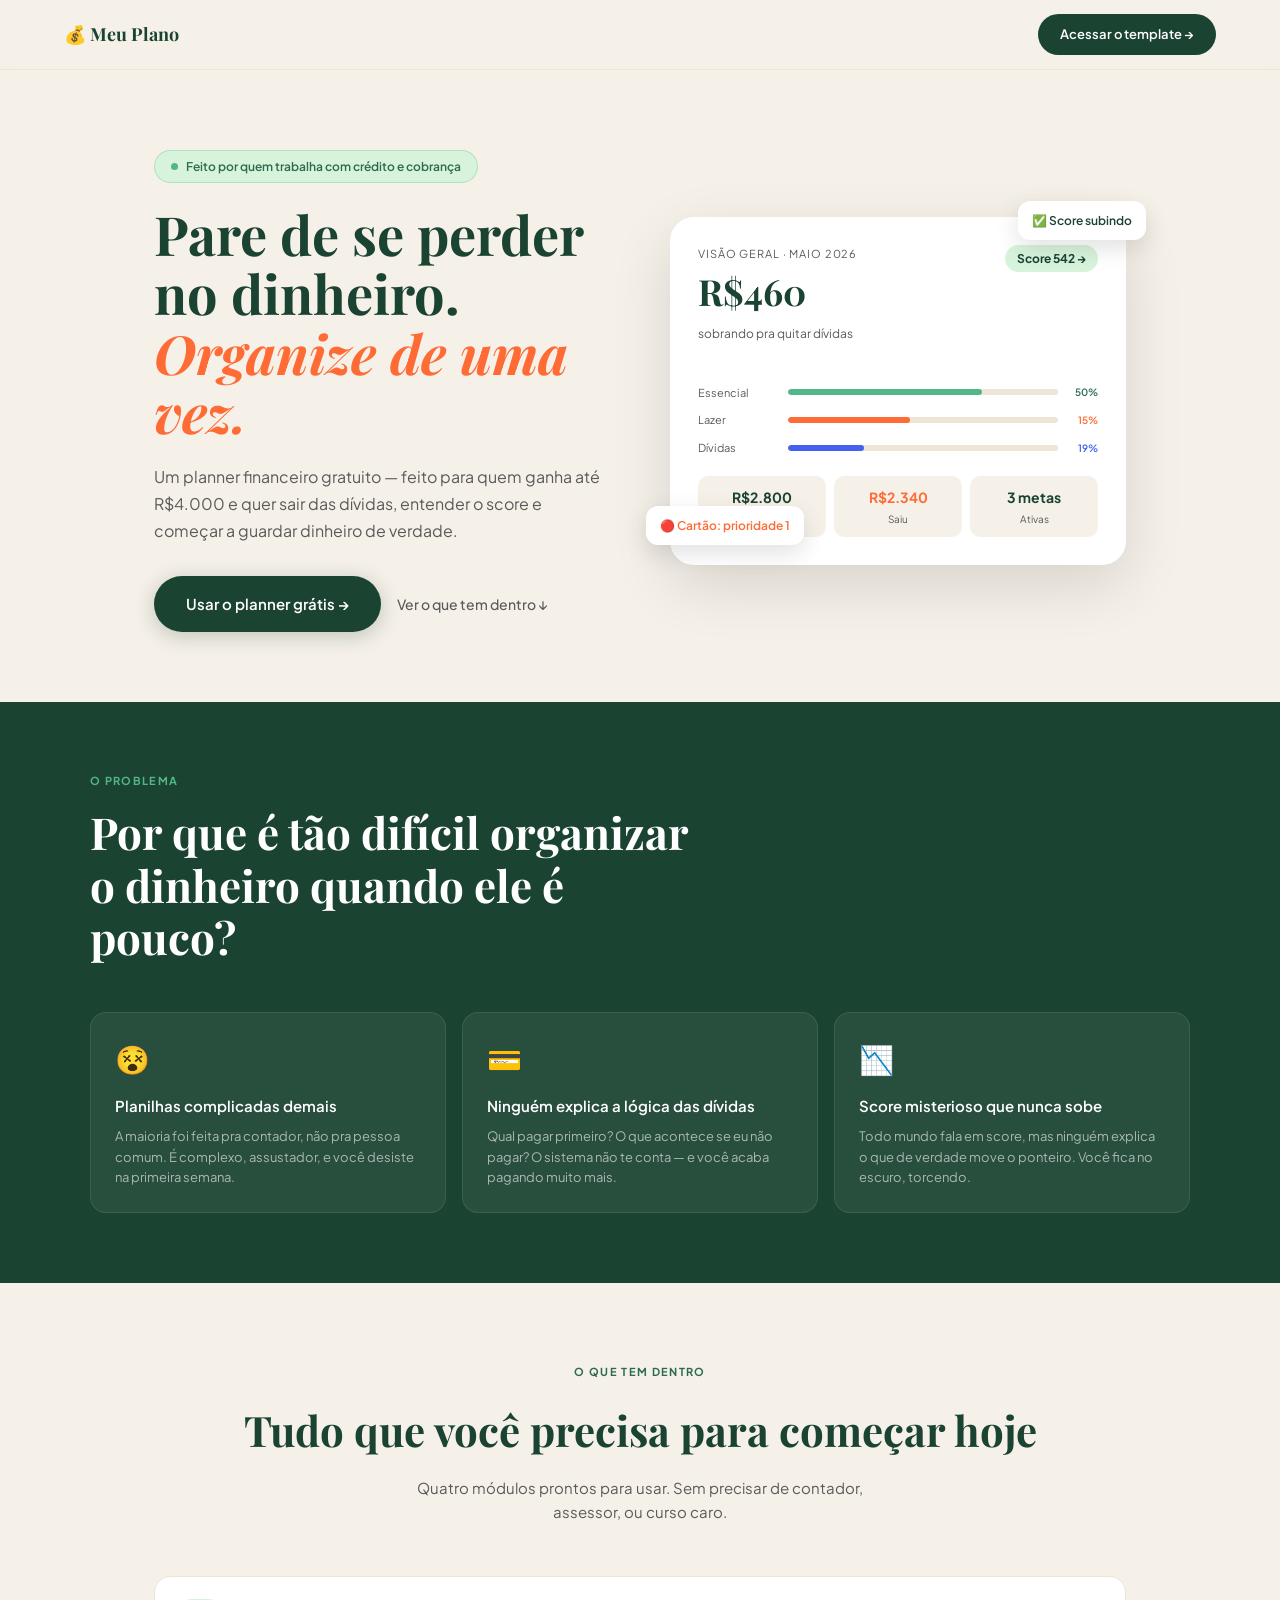
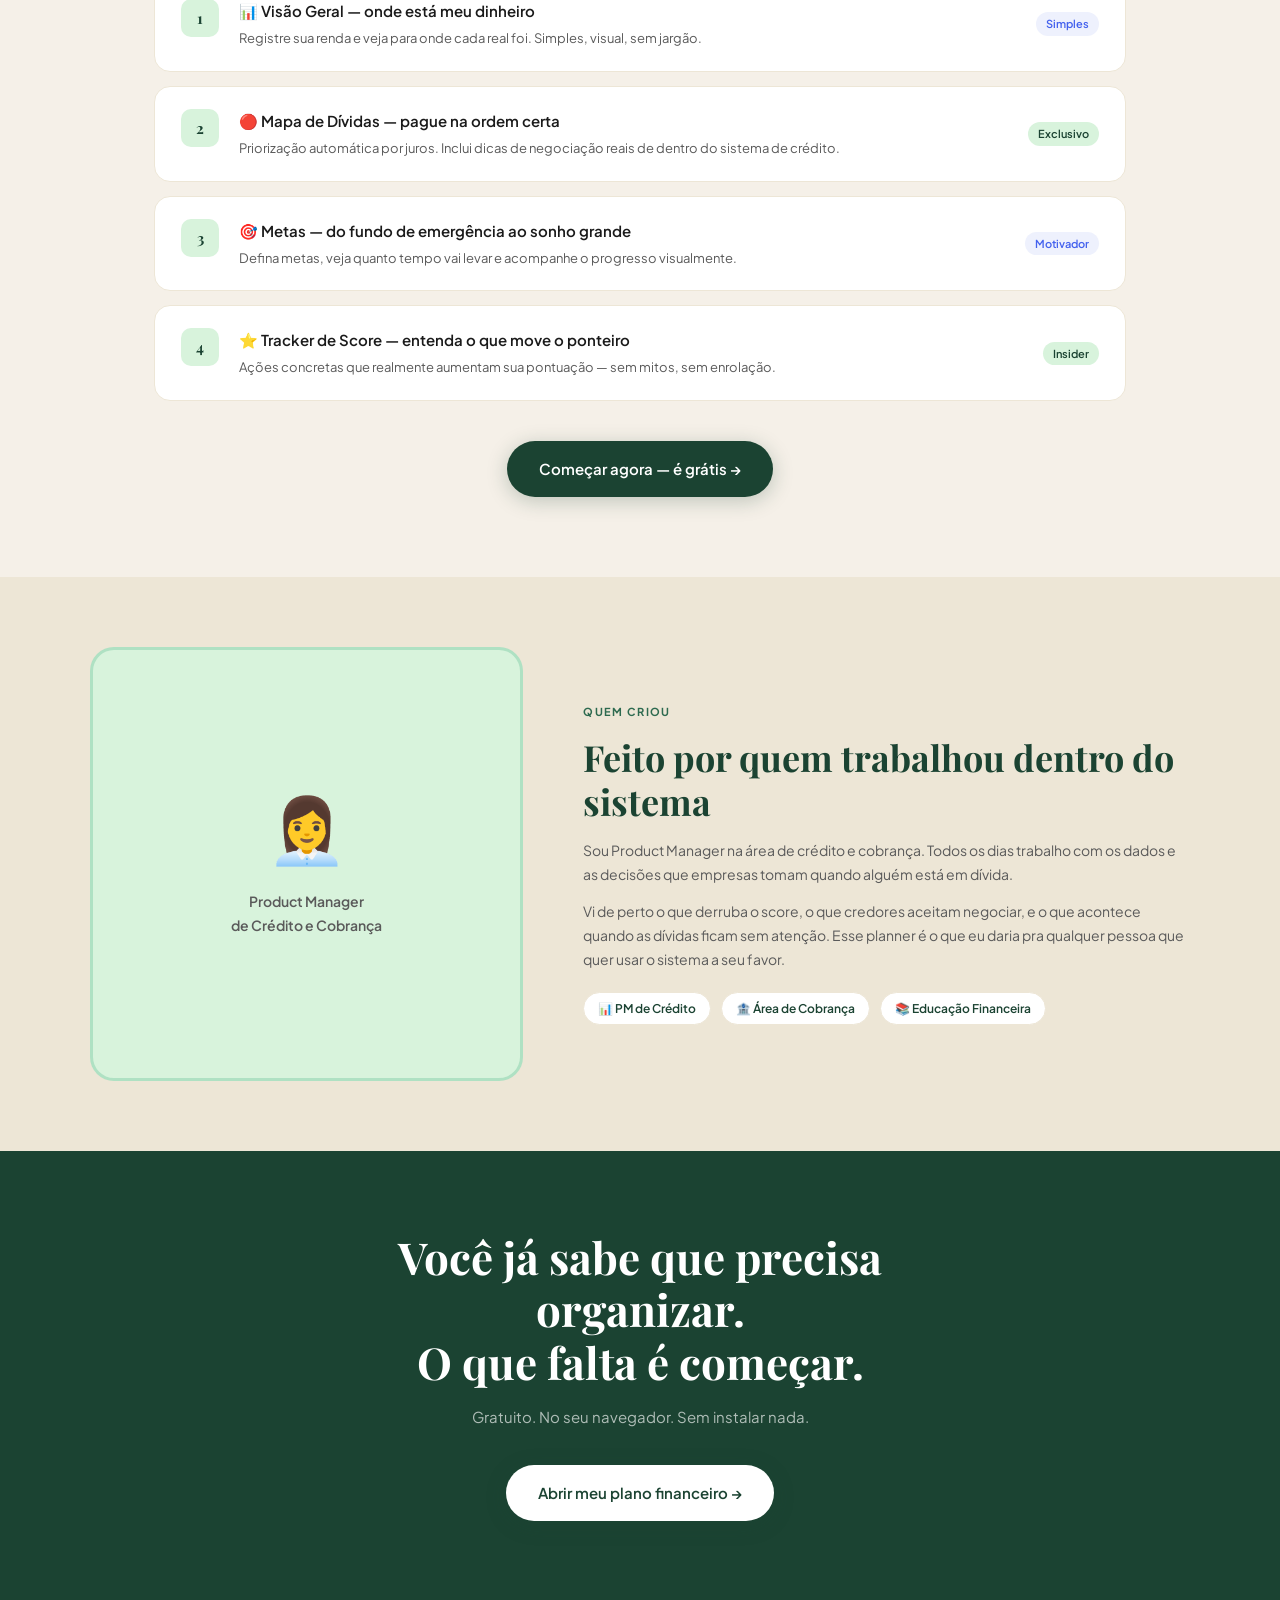
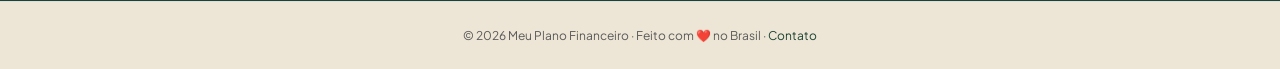
==== index.html @ 9da80cf4 "primeiro commit" ====
<!DOCTYPE html>
<html lang="pt-BR">
<head>
<meta charset="UTF-8">
<meta name="viewport" content="width=device-width, initial-scale=1.0">
<title>Meu Plano Financeiro — Saia das Dívidas de Vez</title>
<link rel="stylesheet" href="css/style.css">
<link href="https://fonts.googleapis.com/css2?family=Playfair+Display:ital,wght@0,700;0,900;1,700&family=Plus+Jakarta+Sans:wght@400;500;600&display=swap" rel="stylesheet">
</head>
<body>

<nav>
  <div class="nav-logo">💰 Meu Plano</div>
  <a href="pages/app.html" class="nav-cta">Acessar o template →</a>
</nav>

<!-- HERO -->
<section class="hero">
  <div class="hero-content">
    <div class="hero-badge">
      <div class="badge-dot"></div>
      Feito por quem trabalha com crédito e cobrança
    </div>
    <h1>Pare de se perder no dinheiro. <em>Organize de uma vez.</em></h1>
    <p>Um planner financeiro gratuito — feito para quem ganha até R$4.000 e quer sair das dívidas, entender o score e começar a guardar dinheiro de verdade.</p>
    <div class="hero-actions">
      <a href="pages/app.html" class="btn-primary">Usar o planner grátis →</a>
      <a href="#dentro" class="btn-secondary">Ver o que tem dentro ↓</a>
    </div>
  </div>
  <div class="hero-visual">
    <div class="floating-tag tag-1">✅ Score subindo</div>
    <div class="mock-card">
      <div class="mock-card-header">
        <div>
          <div class="mock-label">Visão geral · Maio 2026</div>
          <div class="mock-amount">R$460</div>
          <div class="mock-sub">sobrando pra quitar dívidas</div>
        </div>
        <div class="mock-score">Score 542 →</div>
      </div>
      <div class="mock-bars">
        <div class="mock-bar-row">
          <div class="mock-bar-label">Essencial</div>
          <div class="mock-bar-track"><div class="mock-bar-fill fill-green"></div></div>
          <div class="mock-bar-pct green">50%</div>
        </div>
        <div class="mock-bar-row">
          <div class="mock-bar-label">Lazer</div>
          <div class="mock-bar-track"><div class="mock-bar-fill fill-orange"></div></div>
          <div class="mock-bar-pct orange">15%</div>
        </div>
        <div class="mock-bar-row">
          <div class="mock-bar-label">Dívidas</div>
          <div class="mock-bar-track"><div class="mock-bar-fill fill-blue"></div></div>
          <div class="mock-bar-pct blue">19%</div>
        </div>
      </div>
      <div class="mock-pill-row">
        <div class="mock-pill"><div class="mock-pill-val green">R$2.800</div><div class="mock-pill-key">Entrou</div></div>
        <div class="mock-pill"><div class="mock-pill-val red">R$2.340</div><div class="mock-pill-key">Saiu</div></div>
        <div class="mock-pill"><div class="mock-pill-val green">3 metas</div><div class="mock-pill-key">Ativas</div></div>
      </div>
    </div>
    <div class="floating-tag tag-2">🔴 Cartão: prioridade 1</div>
  </div>
</section>

<!-- PROBLEM -->
<section class="problem">
  <div class="problem-inner">
    <div class="section-label">O problema</div>
    <h2>Por que é tão difícil organizar o dinheiro quando ele é pouco?</h2>
    <div class="problem-grid">
      <div class="problem-card reveal">
        <div class="problem-icon">😵</div>
        <h3>Planilhas complicadas demais</h3>
        <p>A maioria foi feita pra contador, não pra pessoa comum. É complexo, assustador, e você desiste na primeira semana.</p>
      </div>
      <div class="problem-card reveal">
        <div class="problem-icon">💳</div>
        <h3>Ninguém explica a lógica das dívidas</h3>
        <p>Qual pagar primeiro? O que acontece se eu não pagar? O sistema não te conta — e você acaba pagando muito mais.</p>
      </div>
      <div class="problem-card reveal">
        <div class="problem-icon">📉</div>
        <h3>Score misterioso que nunca sobe</h3>
        <p>Todo mundo fala em score, mas ninguém explica o que de verdade move o ponteiro. Você fica no escuro, torcendo.</p>
      </div>
    </div>
  </div>
</section>

<!-- WHAT'S INSIDE -->
<section class="inside" id="dentro">
  <div class="inside-header reveal">
    <div class="section-label dark">O que tem dentro</div>
    <h2>Tudo que você precisa para começar hoje</h2>
    <p>Quatro módulos prontos para usar. Sem precisar de contador, assessor, ou curso caro.</p>
  </div>
  <div class="modules">
    <div class="module reveal"><div class="module-num">1</div><div class="module-body"><div class="module-title">📊 Visão Geral — onde está meu dinheiro</div><div class="module-desc">Registre sua renda e veja para onde cada real foi. Simples, visual, sem jargão.</div></div><span class="module-tag tag-free">Simples</span></div>
    <div class="module reveal"><div class="module-num">2</div><div class="module-body"><div class="module-title">🔴 Mapa de Dívidas — pague na ordem certa</div><div class="module-desc">Priorização automática por juros. Inclui dicas de negociação reais de dentro do sistema de crédito.</div></div><span class="module-tag tag-insider">Exclusivo</span></div>
    <div class="module reveal"><div class="module-num">3</div><div class="module-body"><div class="module-title">🎯 Metas — do fundo de emergência ao sonho grande</div><div class="module-desc">Defina metas, veja quanto tempo vai levar e acompanhe o progresso visualmente.</div></div><span class="module-tag tag-free">Motivador</span></div>
    <div class="module reveal"><div class="module-num">4</div><div class="module-body"><div class="module-title">⭐ Tracker de Score — entenda o que move o ponteiro</div><div class="module-desc">Ações concretas que realmente aumentam sua pontuação — sem mitos, sem enrolação.</div></div><span class="module-tag tag-insider">Insider</span></div>
  </div>
  <div style="text-align:center; margin-top:40px;">
    <a href="pages/app.html" class="btn-primary">Começar agora — é grátis →</a>
  </div>
</section>

<!-- ABOUT -->
<section class="about">
  <div class="about-inner">
    <div class="about-avatar reveal">
      <div style="font-size:64px">👩‍💼</div>
      <p>Product Manager<br>de Crédito e Cobrança</p>
    </div>
    <div class="reveal">
      <div class="section-label dark">Quem criou</div>
      <h2>Feito por quem trabalhou dentro do sistema</h2>
      <p>Sou Product Manager na área de crédito e cobrança. Todos os dias trabalho com os dados e as decisões que empresas tomam quando alguém está em dívida.</p>
      <p>Vi de perto o que derruba o score, o que credores aceitam negociar, e o que acontece quando as dívidas ficam sem atenção. Esse planner é o que eu daria pra qualquer pessoa que quer usar o sistema a seu favor.</p>
      <div class="credential-row">
        <div class="credential">📊 PM de Crédito</div>
        <div class="credential">🏦 Área de Cobrança</div>
        <div class="credential">📚 Educação Financeira</div>
      </div>
    </div>
  </div>
</section>

<!-- FINAL CTA -->
<section class="final-cta">
  <h2 class="reveal">Você já sabe que precisa organizar.<br>O que falta é começar.</h2>
  <p class="reveal">Gratuito. No seu navegador. Sem instalar nada.</p>
  <a href="pages/app.html" class="btn-primary reveal">Abrir meu plano financeiro →</a>
</section>

<footer>
  <p>© 2026 Meu Plano Financeiro · Feito com ❤️ no Brasil · <a href="#">Contato</a></p>
</footer>

<script src="js/main.js"></script>
</body>
</html>
---- css/style.css ----
/* ============================================
   MEU PLANO FINANCEIRO — Main Stylesheet
   ============================================ */

:root {
  --cream: #F5F0E8;
  --cream-dark: #EDE6D6;
  --green: #1B4332;
  --green-mid: #2D6A4F;
  --green-light: #52B788;
  --green-glow: #D8F3DC;
  --accent: #FF6B35;
  --accent-light: #FFF0EA;
  --text: #1A1A1A;
  --text-2: #5A5A5A;
  --white: #FFFFFF;
  --serif: 'Playfair Display', Georgia, serif;
  --sans: 'Plus Jakarta Sans', sans-serif;
  --radius: 16px;
  --radius-lg: 24px;
  --shadow: 0 4px 20px rgba(0,0,0,0.08);
  --shadow-lg: 0 20px 60px rgba(0,0,0,0.12);
}

/* ---- RESET ---- */
*, *::before, *::after { box-sizing: border-box; margin: 0; padding: 0; }
html { scroll-behavior: smooth; }
body {
  font-family: var(--sans);
  background: var(--cream);
  color: var(--text);
  overflow-x: hidden;
  line-height: 1.6;
}

/* ---- NAV ---- */
nav {
  position: sticky; top: 0; z-index: 100;
  background: rgba(245,240,232,0.92);
  backdrop-filter: blur(12px);
  border-bottom: 1px solid var(--cream-dark);
  padding: 14px 5%;
  display: flex; align-items: center; justify-content: space-between;
}
.nav-logo { font-family: var(--serif); font-size: 18px; color: var(--green); font-weight: 700; text-decoration: none; }
.nav-cta {
  background: var(--green); color: var(--white);
  padding: 10px 22px; border-radius: 30px;
  font-size: 13px; font-weight: 600; text-decoration: none;
  transition: background 0.2s, transform 0.15s;
}
.nav-cta:hover { background: var(--green-mid); transform: translateY(-1px); }

/* ---- BUTTONS ---- */
.btn-primary {
  background: var(--green); color: var(--white);
  padding: 16px 32px; border-radius: 50px;
  font-size: 15px; font-weight: 600; text-decoration: none;
  display: inline-flex; align-items: center; gap: 8px;
  transition: all 0.2s;
  box-shadow: 0 4px 20px rgba(27,67,50,0.25);
}
.btn-primary:hover { background: var(--green-mid); transform: translateY(-2px); box-shadow: 0 8px 28px rgba(27,67,50,0.3); }
.btn-secondary { color: var(--text-2); font-size: 14px; font-weight: 500; text-decoration: none; display: inline-flex; align-items: center; gap: 6px; }
.btn-secondary:hover { color: var(--green); }

/* ---- HERO ---- */
.hero {
  padding: 80px 5% 70px;
  max-width: 1100px; margin: 0 auto;
  display: grid; grid-template-columns: 1fr 1fr;
  gap: 60px; align-items: center;
}
.hero-badge {
  display: inline-flex; align-items: center; gap: 8px;
  background: var(--green-glow); color: var(--green-mid);
  border-radius: 30px; padding: 6px 16px;
  font-size: 12px; font-weight: 600; margin-bottom: 22px;
  border: 1px solid rgba(82,183,136,0.3);
}
.badge-dot {
  width: 7px; height: 7px; background: var(--green-light);
  border-radius: 50%; animation: pulse 2s infinite;
}
@keyframes pulse { 0%,100%{opacity:1;transform:scale(1)} 50%{opacity:0.5;transform:scale(0.8)} }
.hero h1 { font-family: var(--serif); font-size: clamp(36px,5vw,54px); line-height: 1.1; color: var(--green); margin-bottom: 20px; }
.hero h1 em { font-style: italic; color: var(--accent); }
.hero p { font-size: 16px; line-height: 1.7; color: var(--text-2); margin-bottom: 32px; }
.hero-actions { display: flex; align-items: center; gap: 16px; flex-wrap: wrap; }

/* Hero mock card */
.hero-visual { position: relative; }
.mock-card {
  background: var(--white); border-radius: var(--radius-lg);
  padding: 28px; box-shadow: var(--shadow-lg);
  animation: floatCard 4s ease-in-out infinite;
}
@keyframes floatCard { 0%,100%{transform:translateY(0) rotate(-0.5deg)} 50%{transform:translateY(-10px) rotate(0.5deg)} }
.mock-card-header { display: flex; justify-content: space-between; align-items: flex-start; margin-bottom: 20px; }
.mock-label { font-size: 11px; color: var(--text-2); text-transform: uppercase; letter-spacing: 0.08em; }
.mock-score { background: var(--green-glow); color: var(--green); font-size: 12px; font-weight: 700; padding: 4px 12px; border-radius: 20px; }
.mock-amount { font-family: var(--serif); font-size: 36px; color: var(--green); font-weight: 700; margin-bottom: 4px; }
.mock-sub { font-size: 12px; color: var(--text-2); margin-bottom: 20px; }
.mock-bars { display: flex; flex-direction: column; gap: 10px; margin-bottom: 20px; }
.mock-bar-row { display: flex; align-items: center; gap: 10px; }
.mock-bar-label { font-size: 11px; color: var(--text-2); width: 80px; flex-shrink: 0; }
.mock-bar-track { flex: 1; height: 6px; background: var(--cream-dark); border-radius: 3px; overflow: hidden; }
.mock-bar-fill { height: 100%; border-radius: 3px; }
.fill-green { background: var(--green-light); width: 72%; }
.fill-orange { background: var(--accent); width: 45%; }
.fill-blue { background: #4361EE; width: 28%; }
.mock-bar-pct { font-size: 10px; font-weight: 600; width: 30px; text-align: right; }
.mock-bar-pct.green { color: var(--green-mid); }
.mock-bar-pct.orange { color: var(--accent); }
.mock-bar-pct.blue { color: #4361EE; }
.mock-pill-row { display: flex; gap: 8px; }
.mock-pill { flex: 1; background: var(--cream); border-radius: 10px; padding: 10px 12px; text-align: center; }
.mock-pill-val { font-size: 14px; font-weight: 700; }
.mock-pill-val.green { color: var(--green); }
.mock-pill-val.red { color: var(--accent); }
.mock-pill-key { font-size: 10px; color: var(--text-2); margin-top: 2px; }
.floating-tag {
  position: absolute; background: var(--white); border-radius: 12px;
  padding: 10px 14px; box-shadow: 0 8px 24px rgba(0,0,0,0.12);
  font-size: 12px; font-weight: 600; display: flex; align-items: center; gap: 8px; z-index: 3;
}
.tag-1 { top: -16px; right: -20px; color: var(--green); }
.tag-2 { bottom: 20px; left: -24px; color: var(--accent); }

/* ---- PROBLEM ---- */
.problem { background: var(--green); padding: 70px 5%; }
.problem-inner { max-width: 1100px; margin: 0 auto; }
.section-label { font-size: 11px; font-weight: 700; letter-spacing: 0.12em; text-transform: uppercase; margin-bottom: 16px; color: var(--green-light); }
.section-label.dark { color: var(--green-mid); }
.problem h2 { font-family: var(--serif); font-size: clamp(28px,4vw,44px); color: var(--white); line-height: 1.2; max-width: 600px; margin-bottom: 48px; }
.problem-grid { display: grid; grid-template-columns: repeat(3,1fr); gap: 16px; }
.problem-card { background: rgba(255,255,255,0.06); border: 1px solid rgba(255,255,255,0.1); border-radius: var(--radius); padding: 24px; transition: background 0.2s; }
.problem-card:hover { background: rgba(255,255,255,0.1); }
.problem-icon { font-size: 28px; margin-bottom: 12px; }
.problem-card h3 { font-size: 15px; font-weight: 600; color: var(--white); margin-bottom: 8px; }
.problem-card p { font-size: 13px; color: rgba(255,255,255,0.6); line-height: 1.6; }

/* ---- INSIDE ---- */
.inside { padding: 80px 5%; max-width: 1100px; margin: 0 auto; }
.inside-header { text-align: center; margin-bottom: 52px; }
.inside-header h2 { font-family: var(--serif); font-size: clamp(28px,4vw,42px); color: var(--green); margin-bottom: 12px; }
.inside-header p { font-size: 15px; color: var(--text-2); max-width: 480px; margin: 0 auto; }
.modules { display: flex; flex-direction: column; gap: 14px; }
.module {
  background: var(--white); border-radius: var(--radius); padding: 22px 26px;
  display: flex; align-items: flex-start; gap: 20px;
  border: 1px solid var(--cream-dark); transition: all 0.2s;
}
.module:hover { box-shadow: var(--shadow); transform: translateX(4px); }
.module-num {
  width: 38px; height: 38px; background: var(--green-glow); color: var(--green);
  border-radius: 10px; font-size: 15px; font-weight: 700;
  display: flex; align-items: center; justify-content: center; flex-shrink: 0;
  font-family: var(--serif);
}
.module-body { flex: 1; }
.module-title { font-size: 15px; font-weight: 600; margin-bottom: 5px; }
.module-desc { font-size: 13px; color: var(--text-2); line-height: 1.6; }
.module-tag { font-size: 11px; font-weight: 600; padding: 3px 10px; border-radius: 20px; align-self: center; flex-shrink: 0; white-space: nowrap; }
.tag-free { background: #EEF1FD; color: #4361EE; }
.tag-insider { background: var(--green-glow); color: var(--green); }

/* ---- ABOUT ---- */
.about { padding: 70px 5%; background: var(--cream-dark); }
.about-inner { max-width: 1100px; margin: 0 auto; display: grid; grid-template-columns: 1fr 1.4fr; gap: 60px; align-items: center; }
.about-avatar {
  background: var(--green-glow); border-radius: var(--radius-lg);
  aspect-ratio: 1; display: flex; flex-direction: column; align-items: center; justify-content: center;
  gap: 12px; border: 3px solid rgba(82,183,136,0.3); text-align: center;
}
.about-avatar p { font-size: 13px; color: var(--green-mid); font-weight: 600; line-height: 1.4; }
.about h2 { font-family: var(--serif); font-size: clamp(24px,3vw,36px); color: var(--green); margin-bottom: 16px; line-height: 1.2; }
.about p { font-size: 14px; color: var(--text-2); line-height: 1.7; margin-bottom: 14px; }
.credential-row { display: flex; gap: 10px; flex-wrap: wrap; margin-top: 20px; }
.credential { background: var(--white); border: 1px solid var(--cream-dark); border-radius: 30px; padding: 6px 14px; font-size: 12px; font-weight: 600; color: var(--green); display: flex; align-items: center; gap: 5px; }

/* ---- FINAL CTA ---- */
.final-cta { background: var(--green); padding: 80px 5%; text-align: center; }
.final-cta h2 { font-family: var(--serif); font-size: clamp(28px,4vw,44px); color: var(--white); line-height: 1.2; max-width: 600px; margin: 0 auto 16px; }
.final-cta p { font-size: 15px; color: rgba(255,255,255,0.65); margin-bottom: 36px; }
.final-cta .btn-primary { background: var(--white); color: var(--green); }
.final-cta .btn-primary:hover { background: var(--cream); }

/* ---- FOOTER ---- */
footer { background: var(--cream-dark); padding: 24px 5%; text-align: center; font-size: 12px; color: var(--text-2); border-top: 1px solid #ddd; }
footer a { color: var(--green); text-decoration: none; }

/* ---- SCROLL REVEAL ---- */
.reveal { opacity: 0; transform: translateY(24px); transition: opacity 0.55s ease, transform 0.55s ease; }
.reveal.visible { opacity: 1; transform: translateY(0); }

/* ---- RESPONSIVE ---- */
@media (max-width: 700px) {
  .hero { grid-template-columns: 1fr; gap: 40px; padding: 48px 5% 40px; }
  .hero-visual { order: -1; }
  .problem-grid { grid-template-columns: 1fr; }
  .about-inner { grid-template-columns: 1fr; }
  .about-avatar { aspect-ratio: auto; padding: 40px; max-width: 260px; margin: 0 auto; }
  .floating-tag { display: none; }
}
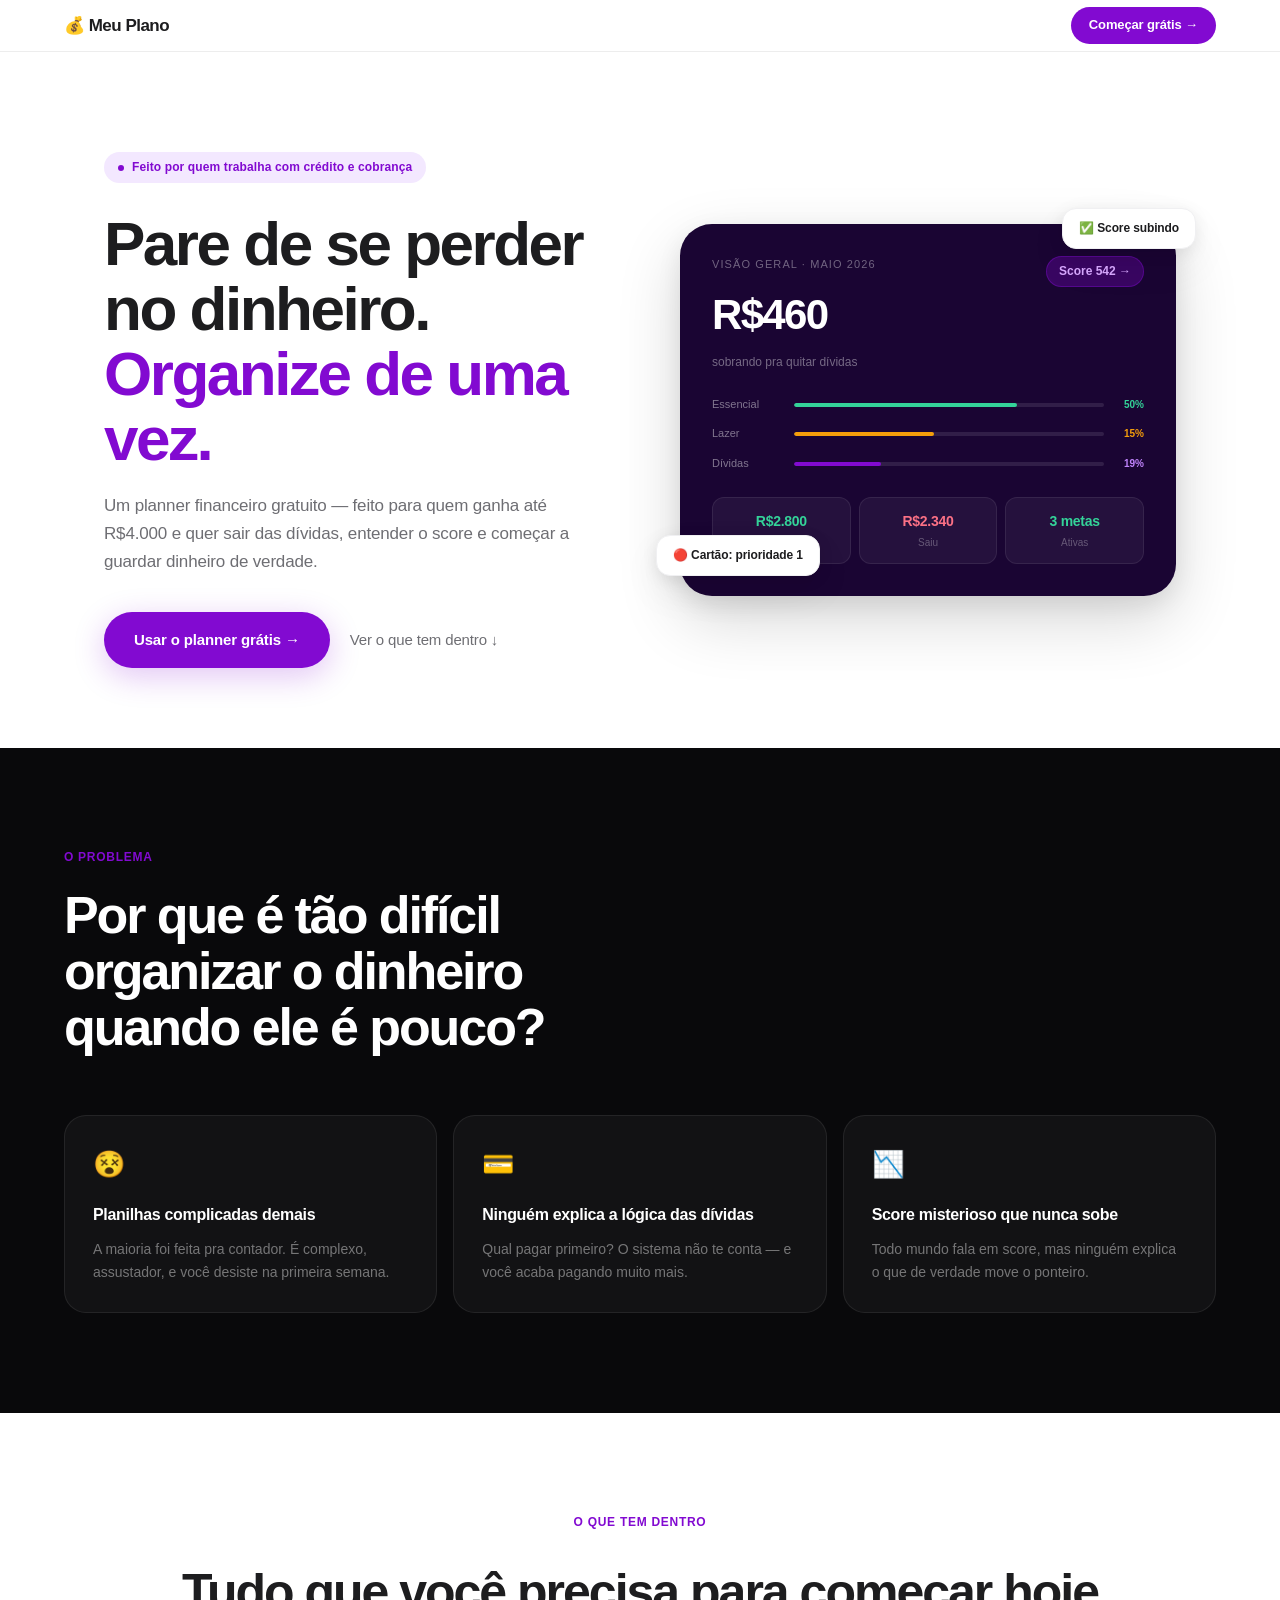
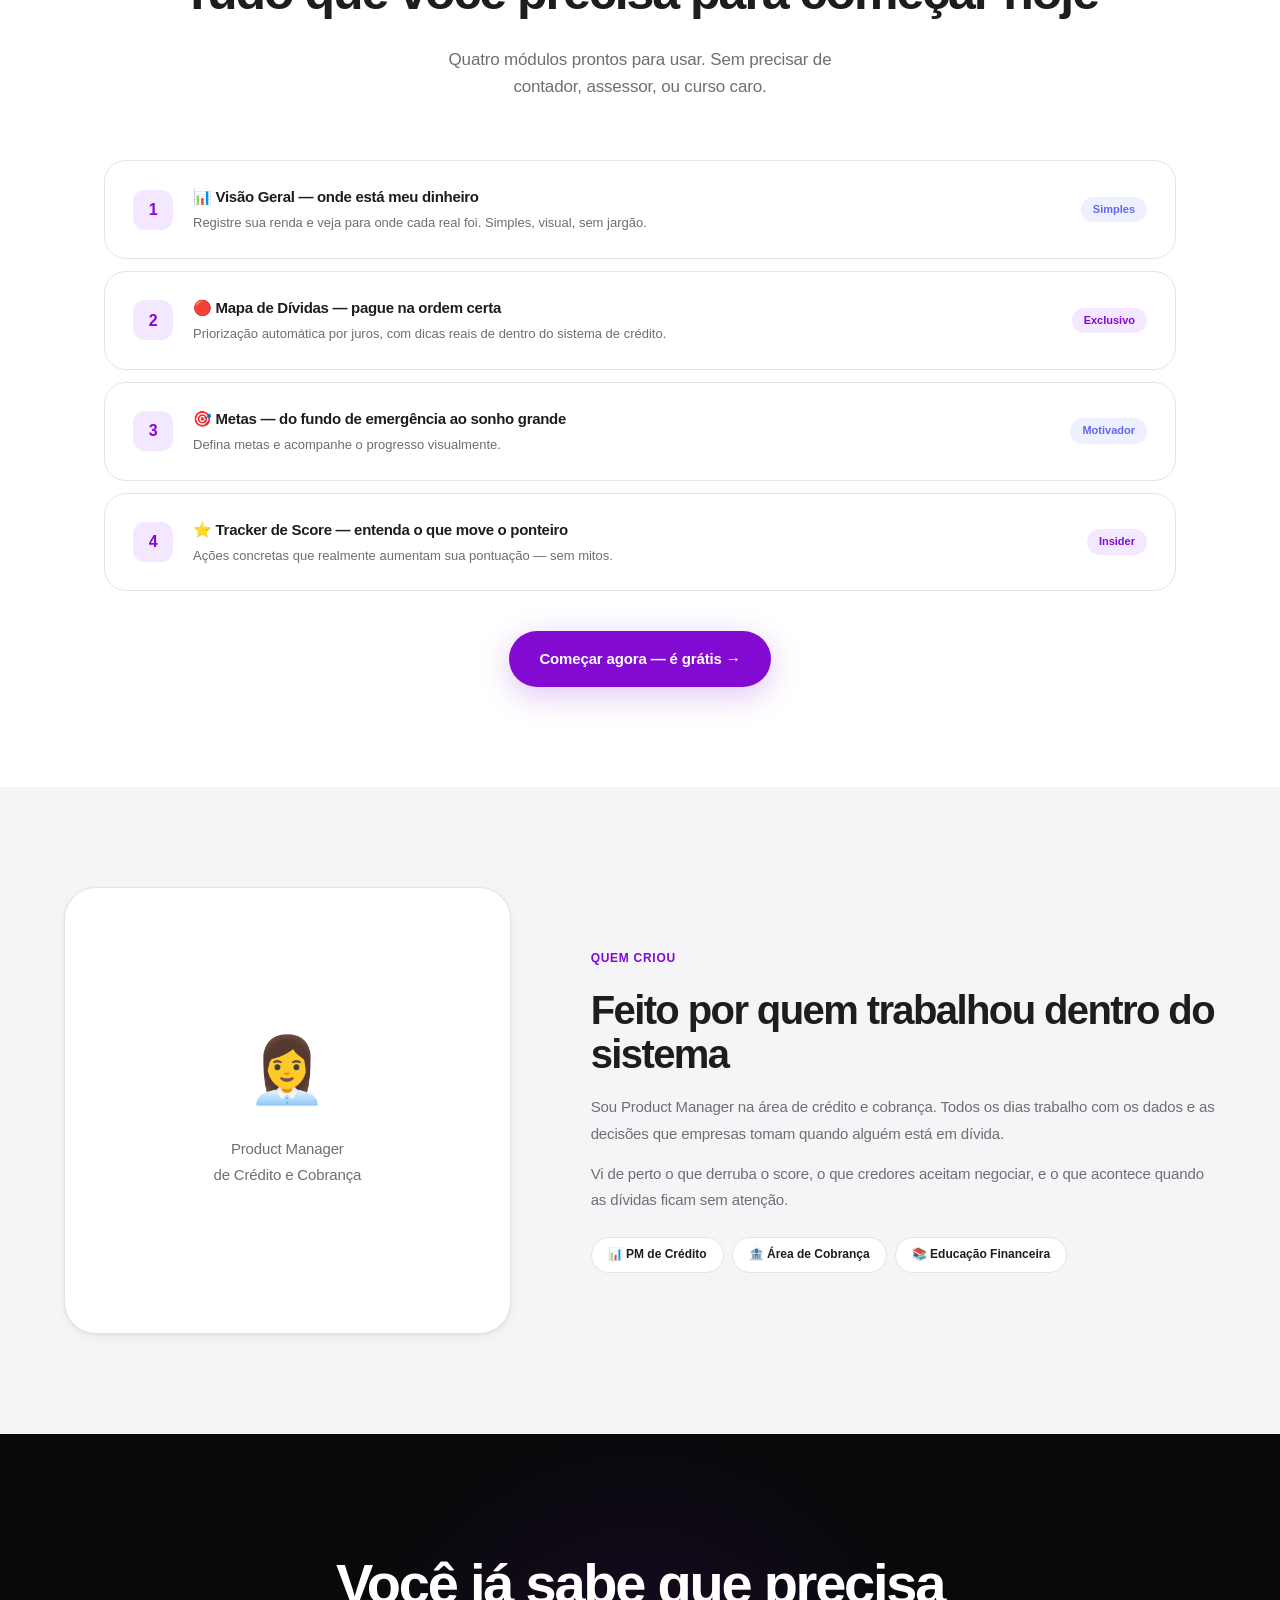
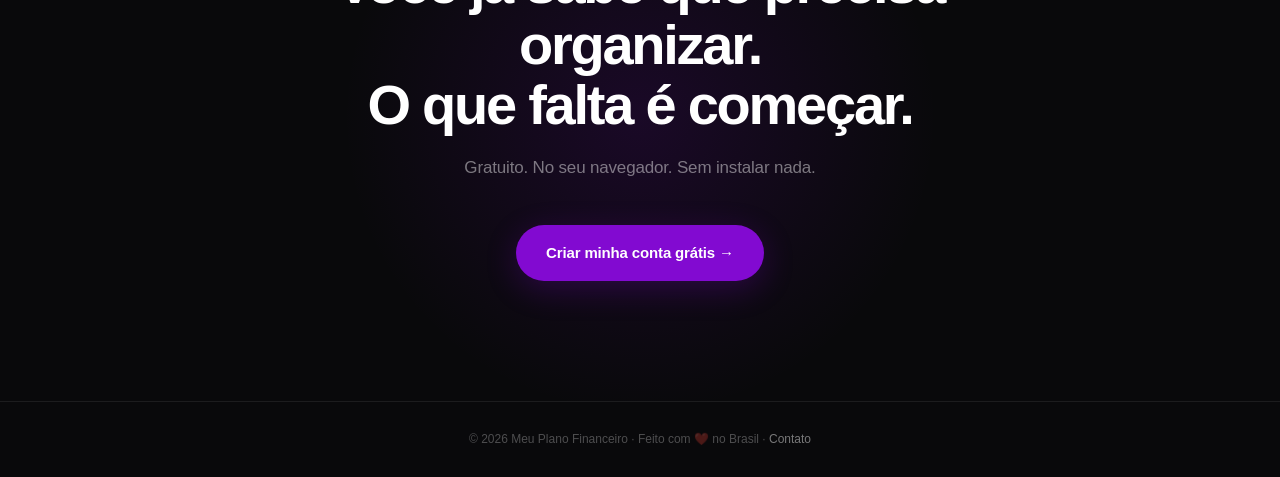
==== commit 16213847: "add login, firebase auth, firestore integration - Add Firebase Auth (Google + email/password) via js" ====
--- a/index.html
+++ b/index.html
@@ -11,10 +11,9 @@
 
 <nav>
   <div class="nav-logo">💰 Meu Plano</div>
-  <a href="pages/app.html" class="nav-cta">Acessar o template →</a>
+  <a href="pages/login.html" class="nav-cta">Começar grátis →</a>
 </nav>
 
-<!-- HERO -->
 <section class="hero">
   <div class="hero-content">
     <div class="hero-badge">
@@ -24,7 +23,7 @@
     <h1>Pare de se perder no dinheiro. <em>Organize de uma vez.</em></h1>
     <p>Um planner financeiro gratuito — feito para quem ganha até R$4.000 e quer sair das dívidas, entender o score e começar a guardar dinheiro de verdade.</p>
     <div class="hero-actions">
-      <a href="pages/app.html" class="btn-primary">Usar o planner grátis →</a>
+      <a href="pages/login.html" class="btn-primary">Usar o planner grátis →</a>
       <a href="#dentro" class="btn-secondary">Ver o que tem dentro ↓</a>
     </div>
   </div>
@@ -40,21 +39,9 @@
         <div class="mock-score">Score 542 →</div>
       </div>
       <div class="mock-bars">
-        <div class="mock-bar-row">
-          <div class="mock-bar-label">Essencial</div>
-          <div class="mock-bar-track"><div class="mock-bar-fill fill-green"></div></div>
-          <div class="mock-bar-pct green">50%</div>
-        </div>
-        <div class="mock-bar-row">
-          <div class="mock-bar-label">Lazer</div>
-          <div class="mock-bar-track"><div class="mock-bar-fill fill-orange"></div></div>
-          <div class="mock-bar-pct orange">15%</div>
-        </div>
-        <div class="mock-bar-row">
-          <div class="mock-bar-label">Dívidas</div>
-          <div class="mock-bar-track"><div class="mock-bar-fill fill-blue"></div></div>
-          <div class="mock-bar-pct blue">19%</div>
-        </div>
+        <div class="mock-bar-row"><div class="mock-bar-label">Essencial</div><div class="mock-bar-track"><div class="mock-bar-fill fill-green"></div></div><div class="mock-bar-pct green">50%</div></div>
+        <div class="mock-bar-row"><div class="mock-bar-label">Lazer</div><div class="mock-bar-track"><div class="mock-bar-fill fill-orange"></div></div><div class="mock-bar-pct orange">15%</div></div>
+        <div class="mock-bar-row"><div class="mock-bar-label">Dívidas</div><div class="mock-bar-track"><div class="mock-bar-fill fill-blue"></div></div><div class="mock-bar-pct blue">19%</div></div>
       </div>
       <div class="mock-pill-row">
         <div class="mock-pill"><div class="mock-pill-val green">R$2.800</div><div class="mock-pill-key">Entrou</div></div>
@@ -66,32 +53,18 @@
   </div>
 </section>
 
-<!-- PROBLEM -->
 <section class="problem">
   <div class="problem-inner">
     <div class="section-label">O problema</div>
     <h2>Por que é tão difícil organizar o dinheiro quando ele é pouco?</h2>
     <div class="problem-grid">
-      <div class="problem-card reveal">
-        <div class="problem-icon">😵</div>
-        <h3>Planilhas complicadas demais</h3>
-        <p>A maioria foi feita pra contador, não pra pessoa comum. É complexo, assustador, e você desiste na primeira semana.</p>
-      </div>
-      <div class="problem-card reveal">
-        <div class="problem-icon">💳</div>
-        <h3>Ninguém explica a lógica das dívidas</h3>
-        <p>Qual pagar primeiro? O que acontece se eu não pagar? O sistema não te conta — e você acaba pagando muito mais.</p>
-      </div>
-      <div class="problem-card reveal">
-        <div class="problem-icon">📉</div>
-        <h3>Score misterioso que nunca sobe</h3>
-        <p>Todo mundo fala em score, mas ninguém explica o que de verdade move o ponteiro. Você fica no escuro, torcendo.</p>
-      </div>
+      <div class="problem-card reveal"><div class="problem-icon">😵</div><h3>Planilhas complicadas demais</h3><p>A maioria foi feita pra contador. É complexo, assustador, e você desiste na primeira semana.</p></div>
+      <div class="problem-card reveal"><div class="problem-icon">💳</div><h3>Ninguém explica a lógica das dívidas</h3><p>Qual pagar primeiro? O sistema não te conta — e você acaba pagando muito mais.</p></div>
+      <div class="problem-card reveal"><div class="problem-icon">📉</div><h3>Score misterioso que nunca sobe</h3><p>Todo mundo fala em score, mas ninguém explica o que de verdade move o ponteiro.</p></div>
     </div>
   </div>
 </section>
 
-<!-- WHAT'S INSIDE -->
 <section class="inside" id="dentro">
   <div class="inside-header reveal">
     <div class="section-label dark">O que tem dentro</div>
@@ -100,16 +73,15 @@
   </div>
   <div class="modules">
     <div class="module reveal"><div class="module-num">1</div><div class="module-body"><div class="module-title">📊 Visão Geral — onde está meu dinheiro</div><div class="module-desc">Registre sua renda e veja para onde cada real foi. Simples, visual, sem jargão.</div></div><span class="module-tag tag-free">Simples</span></div>
-    <div class="module reveal"><div class="module-num">2</div><div class="module-body"><div class="module-title">🔴 Mapa de Dívidas — pague na ordem certa</div><div class="module-desc">Priorização automática por juros. Inclui dicas de negociação reais de dentro do sistema de crédito.</div></div><span class="module-tag tag-insider">Exclusivo</span></div>
-    <div class="module reveal"><div class="module-num">3</div><div class="module-body"><div class="module-title">🎯 Metas — do fundo de emergência ao sonho grande</div><div class="module-desc">Defina metas, veja quanto tempo vai levar e acompanhe o progresso visualmente.</div></div><span class="module-tag tag-free">Motivador</span></div>
-    <div class="module reveal"><div class="module-num">4</div><div class="module-body"><div class="module-title">⭐ Tracker de Score — entenda o que move o ponteiro</div><div class="module-desc">Ações concretas que realmente aumentam sua pontuação — sem mitos, sem enrolação.</div></div><span class="module-tag tag-insider">Insider</span></div>
+    <div class="module reveal"><div class="module-num">2</div><div class="module-body"><div class="module-title">🔴 Mapa de Dívidas — pague na ordem certa</div><div class="module-desc">Priorização automática por juros, com dicas reais de dentro do sistema de crédito.</div></div><span class="module-tag tag-insider">Exclusivo</span></div>
+    <div class="module reveal"><div class="module-num">3</div><div class="module-body"><div class="module-title">🎯 Metas — do fundo de emergência ao sonho grande</div><div class="module-desc">Defina metas e acompanhe o progresso visualmente.</div></div><span class="module-tag tag-free">Motivador</span></div>
+    <div class="module reveal"><div class="module-num">4</div><div class="module-body"><div class="module-title">⭐ Tracker de Score — entenda o que move o ponteiro</div><div class="module-desc">Ações concretas que realmente aumentam sua pontuação — sem mitos.</div></div><span class="module-tag tag-insider">Insider</span></div>
   </div>
-  <div style="text-align:center; margin-top:40px;">
-    <a href="pages/app.html" class="btn-primary">Começar agora — é grátis →</a>
+  <div style="text-align:center;margin-top:40px;">
+    <a href="pages/login.html" class="btn-primary">Começar agora — é grátis →</a>
   </div>
 </section>
 
-<!-- ABOUT -->
 <section class="about">
   <div class="about-inner">
     <div class="about-avatar reveal">
@@ -120,7 +92,7 @@
       <div class="section-label dark">Quem criou</div>
       <h2>Feito por quem trabalhou dentro do sistema</h2>
       <p>Sou Product Manager na área de crédito e cobrança. Todos os dias trabalho com os dados e as decisões que empresas tomam quando alguém está em dívida.</p>
-      <p>Vi de perto o que derruba o score, o que credores aceitam negociar, e o que acontece quando as dívidas ficam sem atenção. Esse planner é o que eu daria pra qualquer pessoa que quer usar o sistema a seu favor.</p>
+      <p>Vi de perto o que derruba o score, o que credores aceitam negociar, e o que acontece quando as dívidas ficam sem atenção.</p>
       <div class="credential-row">
         <div class="credential">📊 PM de Crédito</div>
         <div class="credential">🏦 Área de Cobrança</div>
@@ -130,11 +102,10 @@
   </div>
 </section>
 
-<!-- FINAL CTA -->
 <section class="final-cta">
   <h2 class="reveal">Você já sabe que precisa organizar.<br>O que falta é começar.</h2>
   <p class="reveal">Gratuito. No seu navegador. Sem instalar nada.</p>
-  <a href="pages/app.html" class="btn-primary reveal">Abrir meu plano financeiro →</a>
+  <a href="pages/login.html" class="btn-primary reveal">Criar minha conta grátis →</a>
 </section>
 
 <footer>
--- a/css/style.css
+++ b/css/style.css
@@ -1,25 +1,27 @@
 /* ============================================
-   MEU PLANO FINANCEIRO — Main Stylesheet
+   MEU PLANO FINANCEIRO — Apple × Nubank Design
    ============================================ */
 
 :root {
-  --cream: #F5F0E8;
-  --cream-dark: #EDE6D6;
-  --green: #1B4332;
-  --green-mid: #2D6A4F;
-  --green-light: #52B788;
-  --green-glow: #D8F3DC;
-  --accent: #FF6B35;
-  --accent-light: #FFF0EA;
-  --text: #1A1A1A;
-  --text-2: #5A5A5A;
+  --purple: #820AD1;
+  --purple-dark: #6A0EAB;
+  --purple-light: #F3E8FF;
+  --black: #09090B;
   --white: #FFFFFF;
-  --serif: 'Playfair Display', Georgia, serif;
-  --sans: 'Plus Jakarta Sans', sans-serif;
-  --radius: 16px;
-  --radius-lg: 24px;
-  --shadow: 0 4px 20px rgba(0,0,0,0.08);
-  --shadow-lg: 0 20px 60px rgba(0,0,0,0.12);
+  --apple-gray: #F5F5F7;
+  --surface: #FAFAFA;
+  --border: #E4E4E7;
+  --border-light: #F0F0F2;
+  --text: #1D1D1F;
+  --text-2: #6E6E73;
+  --sans: 'Inter', -apple-system, BlinkMacSystemFont, sans-serif;
+  --radius: 14px;
+  --radius-lg: 22px;
+  --radius-xl: 32px;
+  --shadow-sm: 0 1px 3px rgba(0,0,0,0.06), 0 4px 12px rgba(0,0,0,0.04);
+  --shadow: 0 4px 16px rgba(0,0,0,0.08), 0 16px 40px rgba(0,0,0,0.06);
+  --shadow-lg: 0 24px 64px rgba(0,0,0,0.16), 0 8px 24px rgba(0,0,0,0.08);
+  --shadow-purple: 0 8px 32px rgba(130,10,209,0.24);
 }
 
 /* ---- RESET ---- */
@@ -27,179 +29,243 @@
 html { scroll-behavior: smooth; }
 body {
   font-family: var(--sans);
-  background: var(--cream);
+  background: var(--white);
   color: var(--text);
   overflow-x: hidden;
   line-height: 1.6;
+  -webkit-font-smoothing: antialiased;
 }
 
 /* ---- NAV ---- */
 nav {
   position: sticky; top: 0; z-index: 100;
-  background: rgba(245,240,232,0.92);
-  backdrop-filter: blur(12px);
-  border-bottom: 1px solid var(--cream-dark);
-  padding: 14px 5%;
+  background: rgba(255,255,255,0.85);
+  backdrop-filter: saturate(180%) blur(20px);
+  -webkit-backdrop-filter: saturate(180%) blur(20px);
+  border-bottom: 1px solid rgba(0,0,0,0.07);
+  padding: 0 5%;
+  height: 52px;
   display: flex; align-items: center; justify-content: space-between;
 }
-.nav-logo { font-family: var(--serif); font-size: 18px; color: var(--green); font-weight: 700; text-decoration: none; }
+.nav-logo {
+  font-size: 17px; font-weight: 700; color: var(--text);
+  text-decoration: none; letter-spacing: -0.03em;
+}
+.nav-logo span { color: var(--purple); }
 .nav-cta {
-  background: var(--green); color: var(--white);
-  padding: 10px 22px; border-radius: 30px;
+  background: var(--purple); color: var(--white);
+  padding: 8px 18px; border-radius: 980px;
   font-size: 13px; font-weight: 600; text-decoration: none;
-  transition: background 0.2s, transform 0.15s;
-}
-.nav-cta:hover { background: var(--green-mid); transform: translateY(-1px); }
+  transition: all 0.2s ease; letter-spacing: -0.01em;
+}
+.nav-cta:hover { background: var(--purple-dark); transform: translateY(-1px); box-shadow: var(--shadow-purple); }
 
 /* ---- BUTTONS ---- */
 .btn-primary {
-  background: var(--green); color: var(--white);
-  padding: 16px 32px; border-radius: 50px;
+  background: var(--purple); color: var(--white);
+  padding: 16px 30px; border-radius: 980px;
   font-size: 15px; font-weight: 600; text-decoration: none;
   display: inline-flex; align-items: center; gap: 8px;
-  transition: all 0.2s;
-  box-shadow: 0 4px 20px rgba(27,67,50,0.25);
-}
-.btn-primary:hover { background: var(--green-mid); transform: translateY(-2px); box-shadow: 0 8px 28px rgba(27,67,50,0.3); }
-.btn-secondary { color: var(--text-2); font-size: 14px; font-weight: 500; text-decoration: none; display: inline-flex; align-items: center; gap: 6px; }
-.btn-secondary:hover { color: var(--green); }
+  transition: all 0.25s ease;
+  box-shadow: var(--shadow-purple);
+  letter-spacing: -0.01em;
+}
+.btn-primary:hover { background: var(--purple-dark); transform: translateY(-2px); box-shadow: 0 12px 40px rgba(130,10,209,0.32); }
+.btn-secondary {
+  color: var(--text-2); font-size: 15px; font-weight: 500;
+  text-decoration: none; display: inline-flex; align-items: center;
+  gap: 6px; letter-spacing: -0.01em; transition: color 0.2s;
+}
+.btn-secondary:hover { color: var(--purple); }
 
 /* ---- HERO ---- */
 .hero {
-  padding: 80px 5% 70px;
-  max-width: 1100px; margin: 0 auto;
+  padding: 100px 5% 80px;
+  max-width: 1200px; margin: 0 auto;
   display: grid; grid-template-columns: 1fr 1fr;
-  gap: 60px; align-items: center;
+  gap: 80px; align-items: center;
 }
 .hero-badge {
   display: inline-flex; align-items: center; gap: 8px;
-  background: var(--green-glow); color: var(--green-mid);
-  border-radius: 30px; padding: 6px 16px;
-  font-size: 12px; font-weight: 600; margin-bottom: 22px;
-  border: 1px solid rgba(82,183,136,0.3);
+  background: var(--purple-light); color: var(--purple);
+  border-radius: 980px; padding: 6px 14px;
+  font-size: 12px; font-weight: 600; margin-bottom: 28px;
+  letter-spacing: 0.01em;
 }
 .badge-dot {
-  width: 7px; height: 7px; background: var(--green-light);
+  width: 6px; height: 6px; background: var(--purple);
   border-radius: 50%; animation: pulse 2s infinite;
 }
-@keyframes pulse { 0%,100%{opacity:1;transform:scale(1)} 50%{opacity:0.5;transform:scale(0.8)} }
-.hero h1 { font-family: var(--serif); font-size: clamp(36px,5vw,54px); line-height: 1.1; color: var(--green); margin-bottom: 20px; }
-.hero h1 em { font-style: italic; color: var(--accent); }
-.hero p { font-size: 16px; line-height: 1.7; color: var(--text-2); margin-bottom: 32px; }
-.hero-actions { display: flex; align-items: center; gap: 16px; flex-wrap: wrap; }
-
-/* Hero mock card */
+@keyframes pulse { 0%,100%{opacity:1;transform:scale(1)} 50%{opacity:0.4;transform:scale(0.85)} }
+
+.hero h1 {
+  font-size: clamp(38px, 5.5vw, 62px);
+  font-weight: 800; line-height: 1.05;
+  color: var(--text); margin-bottom: 20px;
+  letter-spacing: -0.04em;
+}
+.hero h1 em { font-style: normal; color: var(--purple); }
+.hero p {
+  font-size: 17px; line-height: 1.65;
+  color: var(--text-2); margin-bottom: 36px;
+  font-weight: 400; letter-spacing: -0.01em;
+}
+.hero-actions { display: flex; align-items: center; gap: 20px; flex-wrap: wrap; }
+
+/* Hero mock card — Nubank dark style */
 .hero-visual { position: relative; }
 .mock-card {
-  background: var(--white); border-radius: var(--radius-lg);
-  padding: 28px; box-shadow: var(--shadow-lg);
-  animation: floatCard 4s ease-in-out infinite;
-}
-@keyframes floatCard { 0%,100%{transform:translateY(0) rotate(-0.5deg)} 50%{transform:translateY(-10px) rotate(0.5deg)} }
-.mock-card-header { display: flex; justify-content: space-between; align-items: flex-start; margin-bottom: 20px; }
-.mock-label { font-size: 11px; color: var(--text-2); text-transform: uppercase; letter-spacing: 0.08em; }
-.mock-score { background: var(--green-glow); color: var(--green); font-size: 12px; font-weight: 700; padding: 4px 12px; border-radius: 20px; }
-.mock-amount { font-family: var(--serif); font-size: 36px; color: var(--green); font-weight: 700; margin-bottom: 4px; }
-.mock-sub { font-size: 12px; color: var(--text-2); margin-bottom: 20px; }
-.mock-bars { display: flex; flex-direction: column; gap: 10px; margin-bottom: 20px; }
-.mock-bar-row { display: flex; align-items: center; gap: 10px; }
-.mock-bar-label { font-size: 11px; color: var(--text-2); width: 80px; flex-shrink: 0; }
-.mock-bar-track { flex: 1; height: 6px; background: var(--cream-dark); border-radius: 3px; overflow: hidden; }
-.mock-bar-fill { height: 100%; border-radius: 3px; }
-.fill-green { background: var(--green-light); width: 72%; }
-.fill-orange { background: var(--accent); width: 45%; }
-.fill-blue { background: #4361EE; width: 28%; }
-.mock-bar-pct { font-size: 10px; font-weight: 600; width: 30px; text-align: right; }
-.mock-bar-pct.green { color: var(--green-mid); }
-.mock-bar-pct.orange { color: var(--accent); }
-.mock-bar-pct.blue { color: #4361EE; }
+  background: #1A0533;
+  border-radius: var(--radius-xl);
+  padding: 32px; box-shadow: var(--shadow-lg);
+  animation: floatCard 5s ease-in-out infinite;
+}
+@keyframes floatCard { 0%,100%{transform:translateY(0)} 50%{transform:translateY(-12px)} }
+.mock-card-header { display: flex; justify-content: space-between; align-items: flex-start; margin-bottom: 24px; }
+.mock-label { font-size: 11px; color: rgba(255,255,255,0.38); text-transform: uppercase; letter-spacing: 0.1em; font-weight: 500; }
+.mock-score { background: rgba(130,10,209,0.3); color: #D8A8FF; font-size: 12px; font-weight: 700; padding: 5px 12px; border-radius: 980px; border: 1px solid rgba(130,10,209,0.4); }
+.mock-amount { font-size: 42px; color: var(--white); font-weight: 800; margin: 8px 0 4px; letter-spacing: -0.04em; }
+.mock-sub { font-size: 12px; color: rgba(255,255,255,0.4); }
+.mock-bars { display: flex; flex-direction: column; gap: 12px; margin: 24px 0; }
+.mock-bar-row { display: flex; align-items: center; gap: 12px; }
+.mock-bar-label { font-size: 11px; color: rgba(255,255,255,0.45); width: 70px; flex-shrink: 0; }
+.mock-bar-track { flex: 1; height: 4px; background: rgba(255,255,255,0.1); border-radius: 2px; overflow: hidden; }
+.mock-bar-fill { height: 100%; border-radius: 2px; }
+.fill-green { background: #34D399; width: 72%; }
+.fill-orange { background: #F59E0B; width: 45%; }
+.fill-blue { background: #820AD1; width: 28%; }
+.mock-bar-pct { font-size: 10px; font-weight: 600; width: 28px; text-align: right; }
+.mock-bar-pct.green { color: #34D399; }
+.mock-bar-pct.orange { color: #F59E0B; }
+.mock-bar-pct.blue { color: #C084FC; }
 .mock-pill-row { display: flex; gap: 8px; }
-.mock-pill { flex: 1; background: var(--cream); border-radius: 10px; padding: 10px 12px; text-align: center; }
-.mock-pill-val { font-size: 14px; font-weight: 700; }
-.mock-pill-val.green { color: var(--green); }
-.mock-pill-val.red { color: var(--accent); }
-.mock-pill-key { font-size: 10px; color: var(--text-2); margin-top: 2px; }
+.mock-pill { flex: 1; background: rgba(255,255,255,0.05); border-radius: 12px; padding: 12px; text-align: center; border: 1px solid rgba(255,255,255,0.08); }
+.mock-pill-val { font-size: 14px; font-weight: 700; color: var(--white); letter-spacing: -0.02em; }
+.mock-pill-val.green { color: #34D399; }
+.mock-pill-val.red { color: #FB7185; }
+.mock-pill-key { font-size: 10px; color: rgba(255,255,255,0.3); margin-top: 3px; }
 .floating-tag {
-  position: absolute; background: var(--white); border-radius: 12px;
-  padding: 10px 14px; box-shadow: 0 8px 24px rgba(0,0,0,0.12);
+  position: absolute; background: var(--white); border-radius: 14px;
+  padding: 10px 16px; box-shadow: var(--shadow);
   font-size: 12px; font-weight: 600; display: flex; align-items: center; gap: 8px; z-index: 3;
-}
-.tag-1 { top: -16px; right: -20px; color: var(--green); }
-.tag-2 { bottom: 20px; left: -24px; color: var(--accent); }
+  letter-spacing: -0.01em; color: var(--text); border: 1px solid var(--border-light);
+}
+.tag-1 { top: -16px; right: -20px; }
+.tag-2 { bottom: 20px; left: -24px; }
 
 /* ---- PROBLEM ---- */
-.problem { background: var(--green); padding: 70px 5%; }
-.problem-inner { max-width: 1100px; margin: 0 auto; }
-.section-label { font-size: 11px; font-weight: 700; letter-spacing: 0.12em; text-transform: uppercase; margin-bottom: 16px; color: var(--green-light); }
-.section-label.dark { color: var(--green-mid); }
-.problem h2 { font-family: var(--serif); font-size: clamp(28px,4vw,44px); color: var(--white); line-height: 1.2; max-width: 600px; margin-bottom: 48px; }
+.problem { background: var(--black); padding: 100px 5%; }
+.problem-inner { max-width: 1200px; margin: 0 auto; }
+.section-label {
+  font-size: 12px; font-weight: 600; letter-spacing: 0.06em;
+  text-transform: uppercase; margin-bottom: 20px; color: var(--purple);
+}
+.section-label.dark { color: var(--purple); }
+.problem h2 {
+  font-size: clamp(32px, 4.5vw, 52px); font-weight: 800;
+  color: var(--white); line-height: 1.08;
+  max-width: 640px; margin-bottom: 60px; letter-spacing: -0.04em;
+}
 .problem-grid { display: grid; grid-template-columns: repeat(3,1fr); gap: 16px; }
-.problem-card { background: rgba(255,255,255,0.06); border: 1px solid rgba(255,255,255,0.1); border-radius: var(--radius); padding: 24px; transition: background 0.2s; }
-.problem-card:hover { background: rgba(255,255,255,0.1); }
-.problem-icon { font-size: 28px; margin-bottom: 12px; }
-.problem-card h3 { font-size: 15px; font-weight: 600; color: var(--white); margin-bottom: 8px; }
-.problem-card p { font-size: 13px; color: rgba(255,255,255,0.6); line-height: 1.6; }
+.problem-card {
+  background: rgba(255,255,255,0.04); border: 1px solid rgba(255,255,255,0.08);
+  border-radius: var(--radius-lg); padding: 28px; transition: background 0.2s, border-color 0.2s;
+}
+.problem-card:hover { background: rgba(255,255,255,0.07); border-color: rgba(130,10,209,0.35); }
+.problem-icon { font-size: 26px; margin-bottom: 16px; }
+.problem-card h3 { font-size: 16px; font-weight: 700; color: var(--white); margin-bottom: 10px; letter-spacing: -0.02em; }
+.problem-card p { font-size: 14px; color: rgba(255,255,255,0.42); line-height: 1.65; }
 
 /* ---- INSIDE ---- */
-.inside { padding: 80px 5%; max-width: 1100px; margin: 0 auto; }
-.inside-header { text-align: center; margin-bottom: 52px; }
-.inside-header h2 { font-family: var(--serif); font-size: clamp(28px,4vw,42px); color: var(--green); margin-bottom: 12px; }
-.inside-header p { font-size: 15px; color: var(--text-2); max-width: 480px; margin: 0 auto; }
-.modules { display: flex; flex-direction: column; gap: 14px; }
+.inside { padding: 100px 5%; max-width: 1200px; margin: 0 auto; }
+.inside-header { text-align: center; margin-bottom: 60px; }
+.inside-header h2 {
+  font-size: clamp(32px, 4.5vw, 50px); font-weight: 800;
+  color: var(--text); margin-bottom: 14px; letter-spacing: -0.04em;
+}
+.inside-header p { font-size: 17px; color: var(--text-2); max-width: 440px; margin: 0 auto; line-height: 1.6; letter-spacing: -0.01em; }
+.modules { display: flex; flex-direction: column; gap: 12px; }
 .module {
-  background: var(--white); border-radius: var(--radius); padding: 22px 26px;
-  display: flex; align-items: flex-start; gap: 20px;
-  border: 1px solid var(--cream-dark); transition: all 0.2s;
-}
-.module:hover { box-shadow: var(--shadow); transform: translateX(4px); }
+  background: var(--white); border-radius: var(--radius-lg); padding: 24px 28px;
+  display: flex; align-items: center; gap: 20px;
+  border: 1px solid var(--border); transition: all 0.2s ease;
+}
+.module:hover { box-shadow: var(--shadow); border-color: rgba(130,10,209,0.15); transform: translateY(-1px); }
 .module-num {
-  width: 38px; height: 38px; background: var(--green-glow); color: var(--green);
-  border-radius: 10px; font-size: 15px; font-weight: 700;
+  width: 40px; height: 40px; background: var(--purple-light); color: var(--purple);
+  border-radius: 12px; font-size: 16px; font-weight: 800;
   display: flex; align-items: center; justify-content: center; flex-shrink: 0;
-  font-family: var(--serif);
+  letter-spacing: -0.02em;
 }
 .module-body { flex: 1; }
-.module-title { font-size: 15px; font-weight: 600; margin-bottom: 5px; }
+.module-title { font-size: 15px; font-weight: 600; margin-bottom: 4px; color: var(--text); letter-spacing: -0.02em; }
 .module-desc { font-size: 13px; color: var(--text-2); line-height: 1.6; }
-.module-tag { font-size: 11px; font-weight: 600; padding: 3px 10px; border-radius: 20px; align-self: center; flex-shrink: 0; white-space: nowrap; }
-.tag-free { background: #EEF1FD; color: #4361EE; }
-.tag-insider { background: var(--green-glow); color: var(--green); }
+.module-tag { font-size: 11px; font-weight: 600; padding: 4px 12px; border-radius: 980px; align-self: center; flex-shrink: 0; white-space: nowrap; }
+.tag-free { background: #EEF0FF; color: #6366F1; }
+.tag-insider { background: var(--purple-light); color: var(--purple); }
 
 /* ---- ABOUT ---- */
-.about { padding: 70px 5%; background: var(--cream-dark); }
-.about-inner { max-width: 1100px; margin: 0 auto; display: grid; grid-template-columns: 1fr 1.4fr; gap: 60px; align-items: center; }
+.about { padding: 100px 5%; background: var(--apple-gray); }
+.about-inner { max-width: 1200px; margin: 0 auto; display: grid; grid-template-columns: 1fr 1.4fr; gap: 80px; align-items: center; }
 .about-avatar {
-  background: var(--green-glow); border-radius: var(--radius-lg);
+  background: var(--white); border-radius: var(--radius-xl);
   aspect-ratio: 1; display: flex; flex-direction: column; align-items: center; justify-content: center;
-  gap: 12px; border: 3px solid rgba(82,183,136,0.3); text-align: center;
-}
-.about-avatar p { font-size: 13px; color: var(--green-mid); font-weight: 600; line-height: 1.4; }
-.about h2 { font-family: var(--serif); font-size: clamp(24px,3vw,36px); color: var(--green); margin-bottom: 16px; line-height: 1.2; }
-.about p { font-size: 14px; color: var(--text-2); line-height: 1.7; margin-bottom: 14px; }
-.credential-row { display: flex; gap: 10px; flex-wrap: wrap; margin-top: 20px; }
-.credential { background: var(--white); border: 1px solid var(--cream-dark); border-radius: 30px; padding: 6px 14px; font-size: 12px; font-weight: 600; color: var(--green); display: flex; align-items: center; gap: 5px; }
+  gap: 14px; border: 1px solid var(--border); text-align: center; box-shadow: var(--shadow-sm);
+}
+.about-avatar p { font-size: 13px; color: var(--text-2); font-weight: 500; line-height: 1.5; }
+.about h2 {
+  font-size: clamp(26px, 3.5vw, 40px); font-weight: 800;
+  color: var(--text); margin-bottom: 18px; line-height: 1.1; letter-spacing: -0.04em;
+}
+.about p { font-size: 15px; color: var(--text-2); line-height: 1.75; margin-bottom: 14px; letter-spacing: -0.01em; }
+.credential-row { display: flex; gap: 8px; flex-wrap: wrap; margin-top: 24px; }
+.credential {
+  background: var(--white); border: 1px solid var(--border); border-radius: 980px;
+  padding: 7px 16px; font-size: 12px; font-weight: 600; color: var(--text);
+  display: flex; align-items: center; gap: 6px;
+}
 
 /* ---- FINAL CTA ---- */
-.final-cta { background: var(--green); padding: 80px 5%; text-align: center; }
-.final-cta h2 { font-family: var(--serif); font-size: clamp(28px,4vw,44px); color: var(--white); line-height: 1.2; max-width: 600px; margin: 0 auto 16px; }
-.final-cta p { font-size: 15px; color: rgba(255,255,255,0.65); margin-bottom: 36px; }
-.final-cta .btn-primary { background: var(--white); color: var(--green); }
-.final-cta .btn-primary:hover { background: var(--cream); }
+.final-cta {
+  background: var(--black); padding: 120px 5%; text-align: center;
+  position: relative; overflow: hidden;
+}
+.final-cta::before {
+  content: '';
+  position: absolute; top: 50%; left: 50%;
+  transform: translate(-50%, -50%);
+  width: 600px; height: 600px;
+  background: radial-gradient(circle, rgba(130,10,209,0.14) 0%, transparent 70%);
+  pointer-events: none;
+}
+.final-cta h2 {
+  font-size: clamp(32px, 5vw, 56px); font-weight: 800;
+  color: var(--white); line-height: 1.08;
+  max-width: 640px; margin: 0 auto 18px; letter-spacing: -0.04em; position: relative;
+}
+.final-cta p { font-size: 17px; color: rgba(255,255,255,0.45); margin-bottom: 44px; letter-spacing: -0.01em; position: relative; }
+.final-cta .btn-primary { background: var(--purple); position: relative; }
+.final-cta .btn-primary:hover { background: var(--purple-dark); }
 
 /* ---- FOOTER ---- */
-footer { background: var(--cream-dark); padding: 24px 5%; text-align: center; font-size: 12px; color: var(--text-2); border-top: 1px solid #ddd; }
-footer a { color: var(--green); text-decoration: none; }
+footer {
+  background: var(--black); border-top: 1px solid rgba(255,255,255,0.08);
+  padding: 28px 5%; text-align: center; font-size: 12px; color: rgba(255,255,255,0.28);
+}
+footer a { color: rgba(255,255,255,0.45); text-decoration: none; }
+footer a:hover { color: var(--white); }
 
 /* ---- SCROLL REVEAL ---- */
-.reveal { opacity: 0; transform: translateY(24px); transition: opacity 0.55s ease, transform 0.55s ease; }
+.reveal { opacity: 0; transform: translateY(24px); transition: opacity 0.6s ease, transform 0.6s ease; }
 .reveal.visible { opacity: 1; transform: translateY(0); }
 
 /* ---- RESPONSIVE ---- */
-@media (max-width: 700px) {
-  .hero { grid-template-columns: 1fr; gap: 40px; padding: 48px 5% 40px; }
+@media (max-width: 768px) {
+  .hero { grid-template-columns: 1fr; gap: 48px; padding: 60px 5% 48px; }
   .hero-visual { order: -1; }
-  .problem-grid { grid-template-columns: 1fr; }
-  .about-inner { grid-template-columns: 1fr; }
-  .about-avatar { aspect-ratio: auto; padding: 40px; max-width: 260px; margin: 0 auto; }
+  .problem-grid { grid-template-columns: 1fr; gap: 12px; }
+  .about-inner { grid-template-columns: 1fr; gap: 40px; }
+  .about-avatar { aspect-ratio: auto; padding: 48px; max-width: 280px; margin: 0 auto; }
   .floating-tag { display: none; }
-}
+  .hero h1 { letter-spacing: -0.03em; }
+}
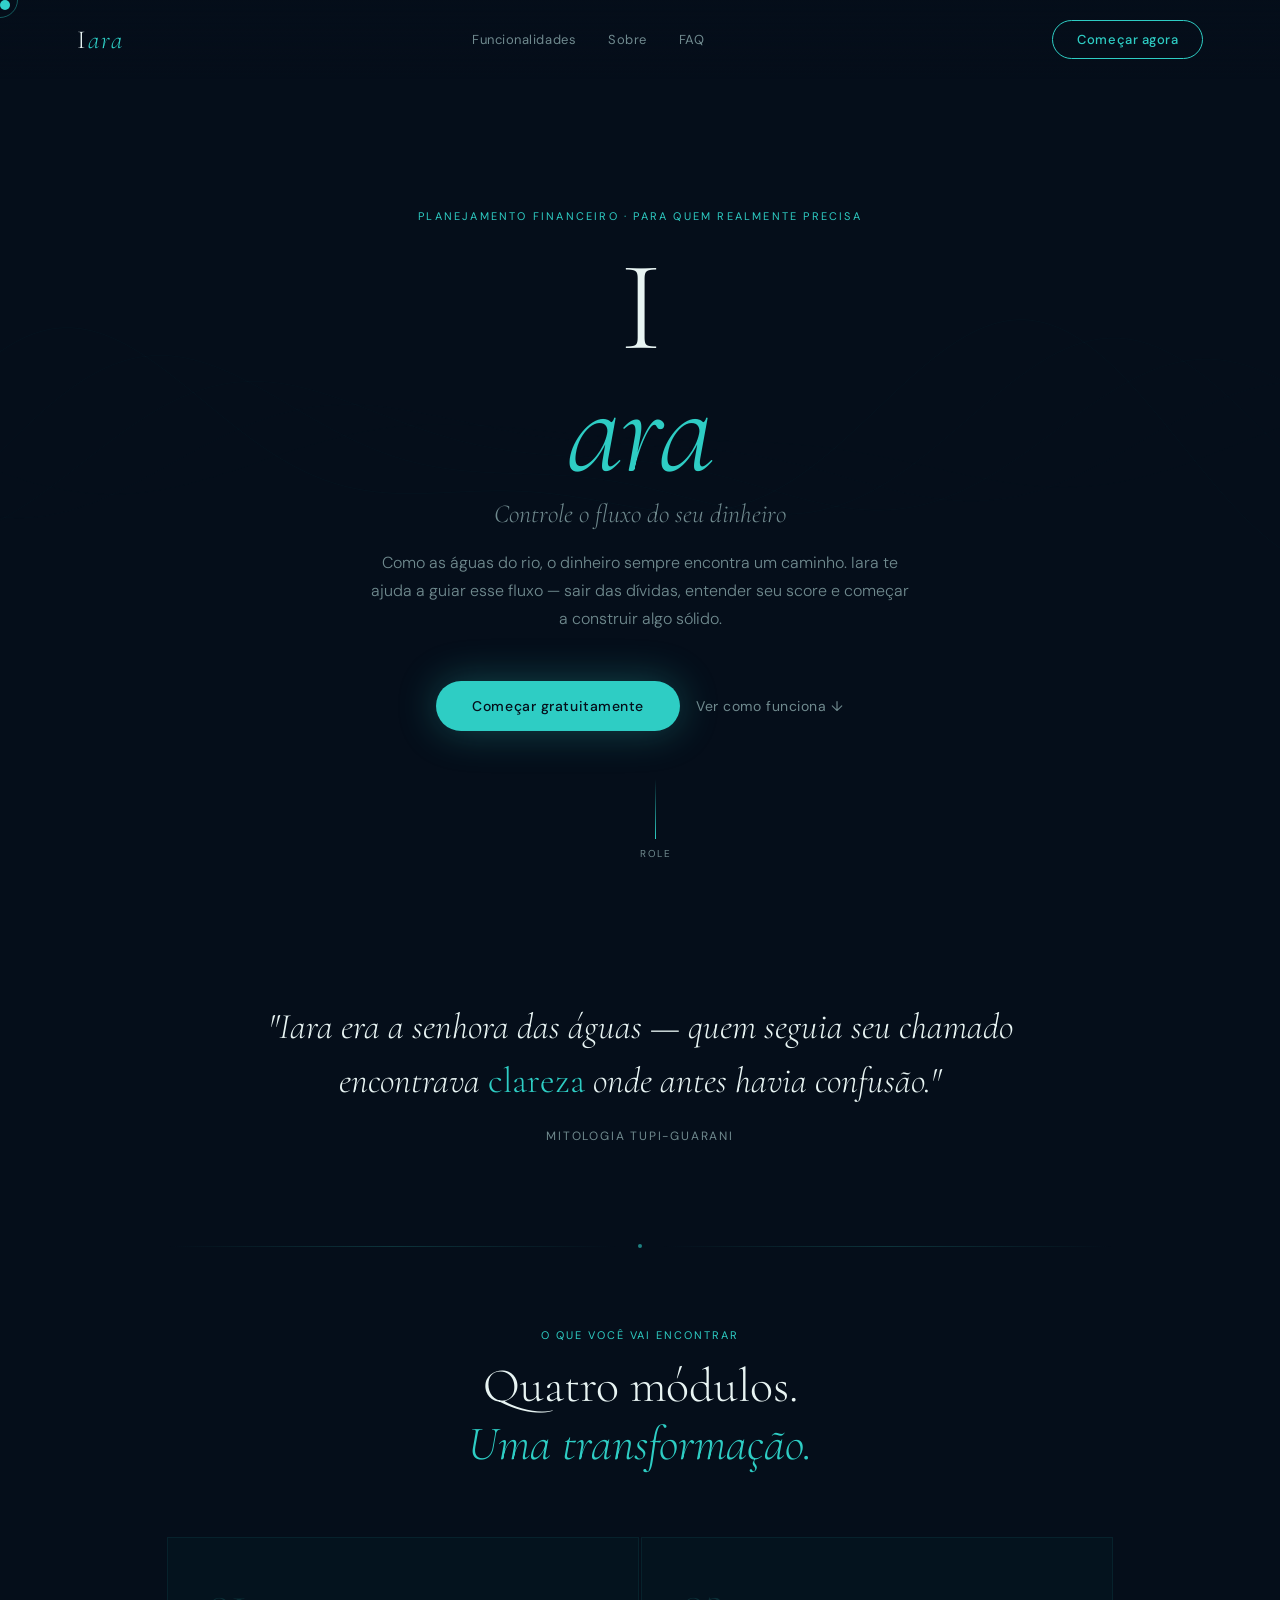
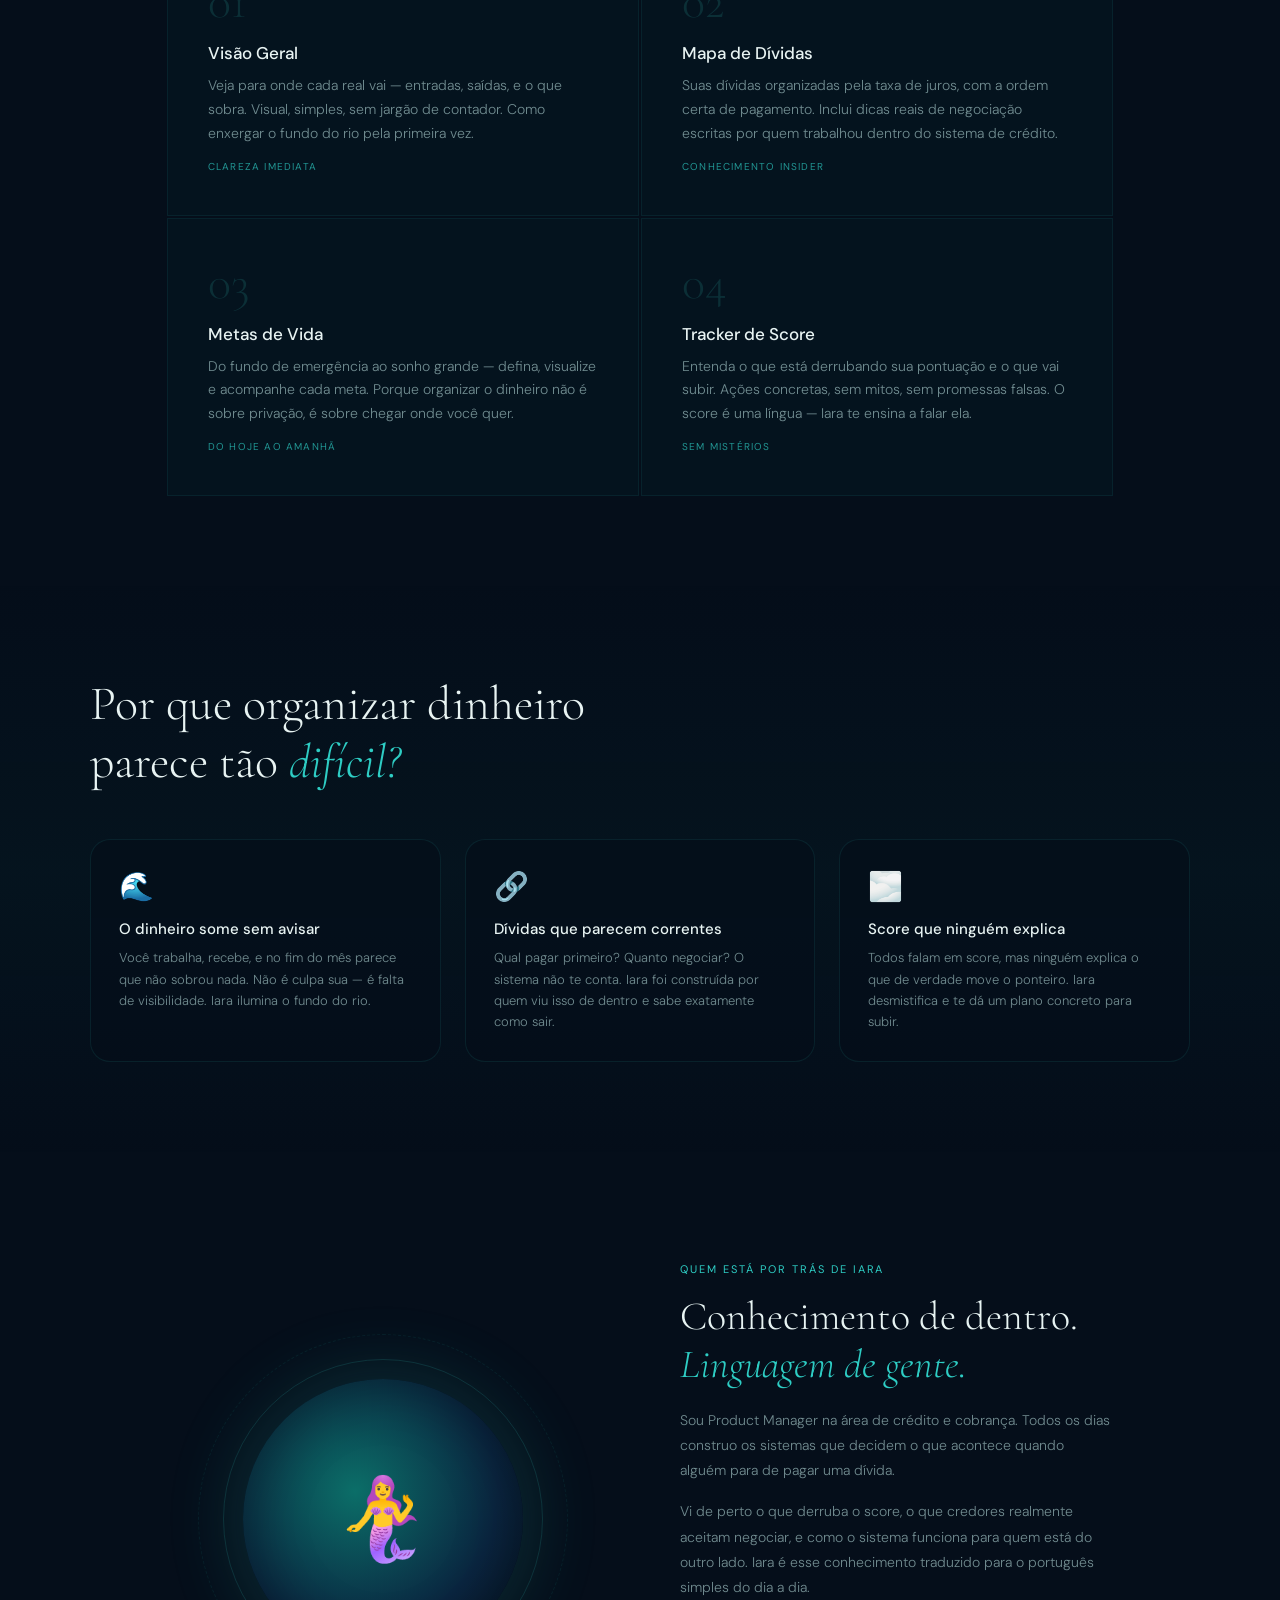
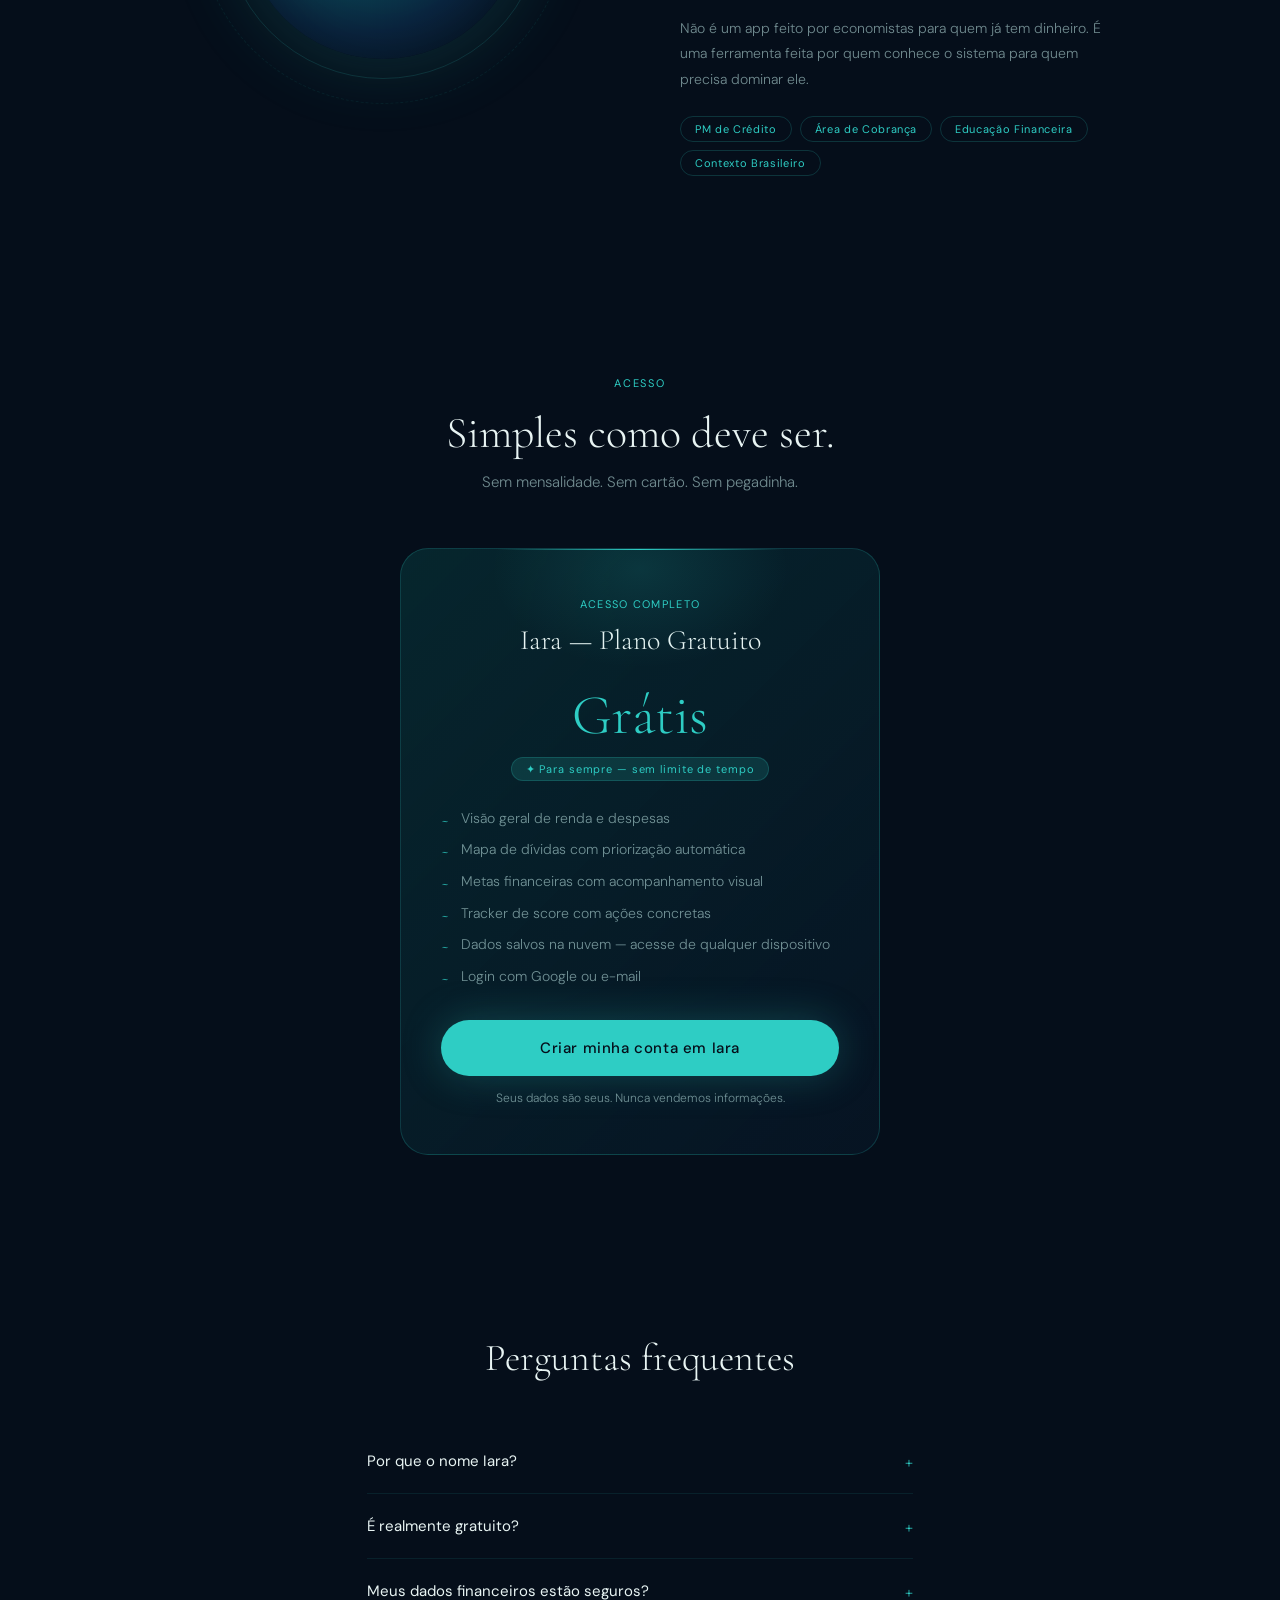
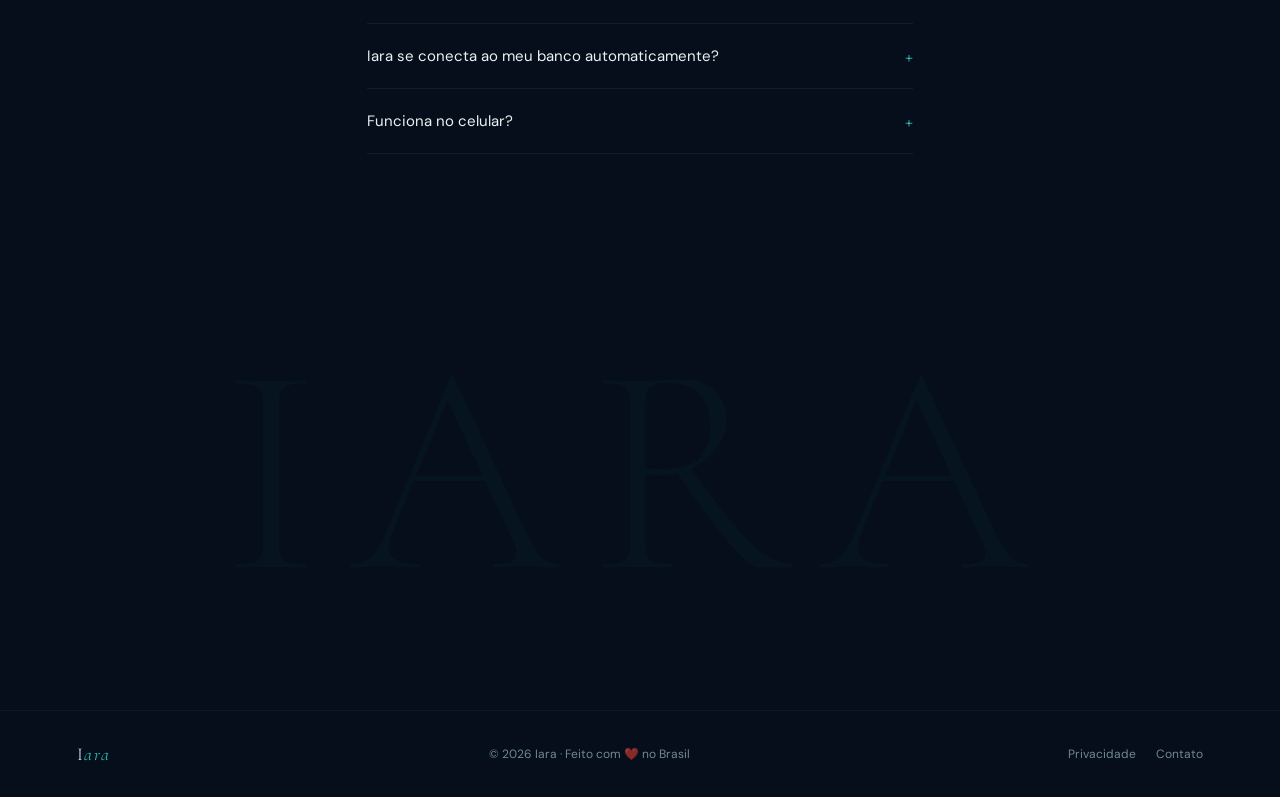
==== commit a461e43e: "rebrand to Iara — new landing, login, and app pages - Replace all pages with Iara design (ocean/teal" ====
--- a/index.html
+++ b/index.html
@@ -3,115 +3,788 @@
 <head>
 <meta charset="UTF-8">
 <meta name="viewport" content="width=device-width, initial-scale=1.0">
-<title>Meu Plano Financeiro — Saia das Dívidas de Vez</title>
-<link rel="stylesheet" href="css/style.css">
-<link href="https://fonts.googleapis.com/css2?family=Playfair+Display:ital,wght@0,700;0,900;1,700&family=Plus+Jakarta+Sans:wght@400;500;600&display=swap" rel="stylesheet">
+<title>Iara — Controle o fluxo do seu dinheiro</title>
+<link href="https://fonts.googleapis.com/css2?family=Cormorant+Garamond:ital,wght@0,300;0,400;0,600;1,300;1,400&family=DM+Sans:wght@300;400;500&display=swap" rel="stylesheet">
+<style>
+:root {
+  --deep: #050E1A;
+  --abyss: #071525;
+  --ocean: #0A2540;
+  --teal: #0B6E68;
+  --teal-light: #12A599;
+  --aqua: #2ECDC4;
+  --aqua-glow: rgba(46,205,196,0.15);
+  --foam: #C8F0EE;
+  --sand: #F2E8D9;
+  --gold: #C9A84C;
+  --gold-light: #F0CC7A;
+  --text: #E8F4F3;
+  --text-2: rgba(200,240,238,0.55);
+  --serif: 'Cormorant Garamond', Georgia, serif;
+  --sans: 'DM Sans', sans-serif;
+  --r: 20px;
+}
+
+*, *::before, *::after { box-sizing: border-box; margin: 0; padding: 0; }
+html { scroll-behavior: smooth; }
+
+body {
+  font-family: var(--sans);
+  background: var(--deep);
+  color: var(--text);
+  overflow-x: hidden;
+  cursor: none;
+}
+
+/* CUSTOM CURSOR */
+.cursor {
+  width: 10px; height: 10px;
+  background: var(--aqua);
+  border-radius: 50%;
+  position: fixed;
+  top: 0; left: 0;
+  pointer-events: none;
+  z-index: 9999;
+  transition: transform 0.15s ease, opacity 0.3s;
+  mix-blend-mode: screen;
+}
+.cursor-ring {
+  width: 36px; height: 36px;
+  border: 1px solid rgba(46,205,196,0.4);
+  border-radius: 50%;
+  position: fixed;
+  top: 0; left: 0;
+  pointer-events: none;
+  z-index: 9998;
+  transition: transform 0.35s ease, width 0.3s, height 0.3s, border-color 0.3s;
+}
+
+/* WATER CANVAS */
+#water-canvas {
+  position: fixed;
+  top: 0; left: 0;
+  width: 100%; height: 100%;
+  z-index: 0;
+  opacity: 0.35;
+  pointer-events: none;
+}
+
+/* NAV */
+nav {
+  position: fixed; top: 0; left: 0; right: 0;
+  z-index: 100;
+  padding: 20px 6%;
+  display: flex; align-items: center; justify-content: space-between;
+  background: linear-gradient(to bottom, rgba(5,14,26,0.95) 0%, transparent 100%);
+}
+.nav-logo {
+  font-family: var(--serif);
+  font-size: 26px;
+  font-weight: 300;
+  color: var(--text);
+  letter-spacing: 0.08em;
+  text-decoration: none;
+}
+.nav-logo span { color: var(--aqua); font-style: italic; }
+.nav-links { display: flex; gap: 32px; align-items: center; }
+.nav-links a { font-size: 13px; color: var(--text-2); text-decoration: none; letter-spacing: 0.04em; transition: color 0.2s; }
+.nav-links a:hover { color: var(--aqua); }
+.nav-cta {
+  background: transparent;
+  border: 1px solid var(--aqua);
+  color: var(--aqua);
+  padding: 10px 24px;
+  border-radius: 50px;
+  font-size: 13px;
+  font-weight: 500;
+  text-decoration: none;
+  transition: all 0.25s;
+  letter-spacing: 0.04em;
+}
+.nav-cta:hover { background: var(--aqua); color: var(--deep); }
+
+/* HERO */
+.hero {
+  min-height: 100vh;
+  display: flex;
+  flex-direction: column;
+  align-items: center;
+  justify-content: center;
+  text-align: center;
+  padding: 120px 6% 80px;
+  position: relative;
+  z-index: 1;
+}
+
+.hero-eyebrow {
+  font-size: 11px;
+  letter-spacing: 0.2em;
+  text-transform: uppercase;
+  color: var(--aqua);
+  margin-bottom: 24px;
+  opacity: 0;
+  animation: fadeUp 0.8s ease 0.2s forwards;
+}
+
+.hero h1 {
+  font-family: var(--serif);
+  font-size: clamp(64px, 10vw, 130px);
+  font-weight: 300;
+  line-height: 0.95;
+  letter-spacing: -0.01em;
+  margin-bottom: 8px;
+  opacity: 0;
+  animation: fadeUp 0.8s ease 0.4s forwards;
+}
+.hero h1 em {
+  font-style: italic;
+  color: var(--aqua);
+  display: block;
+}
+.hero-sub {
+  font-family: var(--serif);
+  font-size: clamp(18px, 2.5vw, 26px);
+  font-weight: 300;
+  color: var(--text-2);
+  font-style: italic;
+  margin-bottom: 20px;
+  opacity: 0;
+  animation: fadeUp 0.8s ease 0.55s forwards;
+}
+.hero p {
+  font-size: 16px;
+  color: var(--text-2);
+  max-width: 540px;
+  line-height: 1.75;
+  margin: 0 auto 48px;
+  font-weight: 300;
+  opacity: 0;
+  animation: fadeUp 0.8s ease 0.7s forwards;
+}
+
+.hero-actions {
+  display: flex; gap: 16px; align-items: center; justify-content: center;
+  flex-wrap: wrap;
+  opacity: 0;
+  animation: fadeUp 0.8s ease 0.85s forwards;
+}
+.btn-primary {
+  background: var(--aqua);
+  color: var(--deep);
+  padding: 16px 36px;
+  border-radius: 50px;
+  font-size: 14px;
+  font-weight: 500;
+  text-decoration: none;
+  letter-spacing: 0.04em;
+  transition: all 0.25s;
+  box-shadow: 0 0 40px rgba(46,205,196,0.3);
+}
+.btn-primary:hover { background: var(--foam); box-shadow: 0 0 60px rgba(46,205,196,0.5); transform: translateY(-2px); }
+.btn-ghost {
+  color: var(--text-2);
+  font-size: 14px;
+  text-decoration: none;
+  letter-spacing: 0.04em;
+  display: flex; align-items: center; gap: 8px;
+  transition: color 0.2s;
+}
+.btn-ghost:hover { color: var(--text); }
+
+/* SCROLL INDICATOR */
+.scroll-hint {
+  position: absolute;
+  bottom: 40px;
+  left: 50%;
+  transform: translateX(-50%);
+  display: flex;
+  flex-direction: column;
+  align-items: center;
+  gap: 8px;
+  opacity: 0;
+  animation: fadeUp 0.8s ease 1.2s forwards;
+}
+.scroll-line {
+  width: 1px;
+  height: 60px;
+  background: linear-gradient(to bottom, transparent, var(--aqua));
+  animation: scrollPulse 2s ease-in-out infinite;
+}
+.scroll-text { font-size: 10px; letter-spacing: 0.15em; text-transform: uppercase; color: var(--text-2); }
+@keyframes scrollPulse { 0%,100%{opacity:0.4} 50%{opacity:1} }
+
+/* MYTH SECTION */
+.myth {
+  position: relative; z-index: 1;
+  padding: 100px 6%;
+  max-width: 900px;
+  margin: 0 auto;
+  text-align: center;
+}
+.myth-quote {
+  font-family: var(--serif);
+  font-size: clamp(22px, 3.5vw, 36px);
+  font-weight: 300;
+  font-style: italic;
+  line-height: 1.5;
+  color: var(--text);
+  margin-bottom: 20px;
+}
+.myth-quote em { color: var(--aqua); font-style: normal; }
+.myth-attr { font-size: 12px; letter-spacing: 0.15em; text-transform: uppercase; color: var(--text-2); }
+
+/* DIVIDER */
+.divider {
+  position: relative; z-index: 1;
+  display: flex; align-items: center; gap: 20px;
+  padding: 0 6%; margin: 0 auto;
+  max-width: 1100px;
+}
+.divider-line { flex: 1; height: 1px; background: linear-gradient(to right, transparent, rgba(46,205,196,0.2), transparent); }
+.divider-dot { width: 4px; height: 4px; background: var(--aqua); border-radius: 50%; opacity: 0.6; }
+
+/* FEATURES */
+.features {
+  position: relative; z-index: 1;
+  padding: 80px 6%;
+  max-width: 1100px;
+  margin: 0 auto;
+}
+.features-label {
+  font-size: 11px; letter-spacing: 0.18em; text-transform: uppercase;
+  color: var(--aqua); margin-bottom: 16px; text-align: center;
+}
+.features-title {
+  font-family: var(--serif);
+  font-size: clamp(30px, 4vw, 48px);
+  font-weight: 300;
+  text-align: center;
+  margin-bottom: 64px;
+  line-height: 1.2;
+}
+.features-title em { font-style: italic; color: var(--aqua); }
+
+.features-grid {
+  display: grid;
+  grid-template-columns: repeat(2, 1fr);
+  gap: 2px;
+}
+.feat {
+  padding: 40px;
+  background: rgba(11,110,104,0.06);
+  border: 1px solid rgba(46,205,196,0.08);
+  transition: all 0.3s;
+  position: relative;
+  overflow: hidden;
+}
+.feat::before {
+  content: '';
+  position: absolute;
+  top: 0; left: 0; right: 0;
+  height: 1px;
+  background: linear-gradient(to right, transparent, var(--aqua), transparent);
+  transform: scaleX(0);
+  transition: transform 0.4s ease;
+}
+.feat:hover { background: rgba(11,110,104,0.12); }
+.feat:hover::before { transform: scaleX(1); }
+.feat-num {
+  font-family: var(--serif);
+  font-size: 48px;
+  font-weight: 300;
+  color: rgba(46,205,196,0.15);
+  line-height: 1;
+  margin-bottom: 16px;
+}
+.feat-title { font-size: 17px; font-weight: 500; margin-bottom: 10px; color: var(--text); }
+.feat-desc { font-size: 14px; color: var(--text-2); line-height: 1.7; font-weight: 300; }
+.feat-tag {
+  display: inline-block;
+  margin-top: 14px;
+  font-size: 10px;
+  letter-spacing: 0.12em;
+  text-transform: uppercase;
+  color: var(--aqua);
+  opacity: 0.7;
+}
+
+/* PROBLEM */
+.problem {
+  position: relative; z-index: 1;
+  padding: 100px 6%;
+  background: linear-gradient(to bottom, transparent, rgba(11,110,104,0.06), transparent);
+}
+.problem-inner { max-width: 1100px; margin: 0 auto; }
+.problem-title {
+  font-family: var(--serif);
+  font-size: clamp(28px, 4vw, 48px);
+  font-weight: 300;
+  margin-bottom: 48px;
+  max-width: 500px;
+  line-height: 1.2;
+}
+.problem-title em { font-style: italic; color: var(--aqua); }
+.problem-grid { display: grid; grid-template-columns: repeat(3,1fr); gap: 24px; }
+.prob-card {
+  padding: 28px;
+  border: 1px solid rgba(46,205,196,0.1);
+  border-radius: var(--r);
+  background: rgba(5,14,26,0.6);
+  transition: border-color 0.3s;
+}
+.prob-card:hover { border-color: rgba(46,205,196,0.25); }
+.prob-icon { font-size: 28px; margin-bottom: 14px; }
+.prob-card h3 { font-size: 15px; font-weight: 500; margin-bottom: 8px; color: var(--text); }
+.prob-card p { font-size: 13px; color: var(--text-2); line-height: 1.65; font-weight: 300; }
+
+/* ABOUT */
+.about {
+  position: relative; z-index: 1;
+  padding: 100px 6%;
+  max-width: 1100px;
+  margin: 0 auto;
+  display: grid;
+  grid-template-columns: 1fr 1fr;
+  gap: 80px;
+  align-items: center;
+}
+.about-visual {
+  position: relative;
+  aspect-ratio: 1;
+  display: flex;
+  align-items: center;
+  justify-content: center;
+}
+.about-circle {
+  width: 280px; height: 280px;
+  border-radius: 50%;
+  background: radial-gradient(circle at 40% 40%, var(--teal) 0%, var(--ocean) 60%, var(--deep) 100%);
+  display: flex; align-items: center; justify-content: center;
+  font-size: 80px;
+  box-shadow: 0 0 80px rgba(46,205,196,0.2), inset 0 0 60px rgba(0,0,0,0.3);
+  animation: breathe 4s ease-in-out infinite;
+}
+@keyframes breathe {
+  0%,100%{box-shadow:0 0 80px rgba(46,205,196,0.2),inset 0 0 60px rgba(0,0,0,0.3)}
+  50%{box-shadow:0 0 120px rgba(46,205,196,0.35),inset 0 0 60px rgba(0,0,0,0.3)}
+}
+.about-ring {
+  position: absolute;
+  width: 320px; height: 320px;
+  border-radius: 50%;
+  border: 1px solid rgba(46,205,196,0.15);
+  animation: spin 20s linear infinite;
+}
+.about-ring-2 {
+  position: absolute;
+  width: 370px; height: 370px;
+  border-radius: 50%;
+  border: 1px dashed rgba(46,205,196,0.08);
+  animation: spin 30s linear infinite reverse;
+}
+@keyframes spin { to { transform: rotate(360deg); } }
+
+.about-label { font-size: 11px; letter-spacing: 0.18em; text-transform: uppercase; color: var(--aqua); margin-bottom: 16px; }
+.about h2 { font-family: var(--serif); font-size: clamp(26px,3.5vw,40px); font-weight: 300; margin-bottom: 20px; line-height: 1.2; }
+.about h2 em { font-style: italic; color: var(--aqua); }
+.about p { font-size: 14px; color: var(--text-2); line-height: 1.8; font-weight: 300; margin-bottom: 16px; }
+.creds { display: flex; flex-wrap: wrap; gap: 8px; margin-top: 24px; }
+.cred {
+  font-size: 11px; letter-spacing: 0.06em;
+  border: 1px solid rgba(46,205,196,0.2);
+  color: var(--aqua);
+  padding: 5px 14px;
+  border-radius: 20px;
+}
+
+/* PRICING */
+.pricing {
+  position: relative; z-index: 1;
+  padding: 100px 6%;
+  text-align: center;
+}
+.pricing-label { font-size: 11px; letter-spacing: 0.18em; text-transform: uppercase; color: var(--aqua); margin-bottom: 16px; }
+.pricing h2 { font-family: var(--serif); font-size: clamp(28px,4vw,44px); font-weight: 300; margin-bottom: 12px; }
+.pricing-sub { font-size: 15px; color: var(--text-2); font-weight: 300; margin-bottom: 56px; }
+
+.price-card {
+  max-width: 480px;
+  margin: 0 auto;
+  background: linear-gradient(135deg, rgba(11,110,104,0.25) 0%, rgba(7,21,37,0.8) 100%);
+  border: 1px solid rgba(46,205,196,0.2);
+  border-radius: 28px;
+  padding: 48px 40px;
+  position: relative;
+  overflow: hidden;
+}
+.price-card::before {
+  content: '';
+  position: absolute;
+  top: 0; left: 20%; right: 20%;
+  height: 1px;
+  background: linear-gradient(to right, transparent, var(--aqua), transparent);
+}
+.price-glow {
+  position: absolute;
+  top: -80px; left: 50%; transform: translateX(-50%);
+  width: 300px; height: 200px;
+  background: radial-gradient(ellipse, rgba(46,205,196,0.12) 0%, transparent 70%);
+  pointer-events: none;
+}
+.price-badge { font-size: 11px; letter-spacing: 0.12em; text-transform: uppercase; color: var(--aqua); margin-bottom: 12px; }
+.price-name { font-family: var(--serif); font-size: 28px; font-weight: 300; margin-bottom: 24px; }
+.price-amount { display: flex; align-items: baseline; justify-content: center; gap: 4px; margin-bottom: 8px; }
+.price-cur { font-size: 20px; color: var(--text-2); }
+.price-num { font-family: var(--serif); font-size: 80px; font-weight: 300; line-height: 1; color: var(--text); }
+.price-free { font-family: var(--serif); font-size: 56px; font-weight: 300; color: var(--aqua); }
+.price-orig { font-size: 13px; color: var(--text-2); text-decoration: line-through; margin-bottom: 6px; }
+.price-save { display: inline-block; background: rgba(46,205,196,0.15); color: var(--aqua); font-size: 11px; letter-spacing: 0.08em; padding: 4px 14px; border-radius: 20px; margin-bottom: 28px; border: 1px solid rgba(46,205,196,0.2); }
+.price-list { list-style: none; text-align: left; margin-bottom: 32px; display: flex; flex-direction: column; gap: 10px; }
+.price-list li { display: flex; gap: 12px; font-size: 14px; color: var(--text-2); font-weight: 300; align-items: flex-start; }
+.price-list li::before { content: '~'; color: var(--aqua); flex-shrink: 0; font-family: var(--serif); font-size: 18px; line-height: 1.2; }
+.price-btn {
+  display: block;
+  background: var(--aqua);
+  color: var(--deep);
+  text-decoration: none;
+  font-size: 15px;
+  font-weight: 500;
+  padding: 18px;
+  border-radius: 50px;
+  letter-spacing: 0.04em;
+  transition: all 0.25s;
+  box-shadow: 0 0 40px rgba(46,205,196,0.25);
+}
+.price-btn:hover { background: var(--foam); box-shadow: 0 0 60px rgba(46,205,196,0.4); }
+.price-guarantee { font-size: 12px; color: var(--text-2); margin-top: 14px; font-weight: 300; }
+
+/* FAQ */
+.faq {
+  position: relative; z-index: 1;
+  padding: 80px 6%;
+  max-width: 700px;
+  margin: 0 auto;
+}
+.faq h2 { font-family: var(--serif); font-size: clamp(26px,3.5vw,38px); font-weight: 300; text-align: center; margin-bottom: 48px; }
+.faq-item { border-bottom: 1px solid rgba(46,205,196,0.1); padding: 20px 0; }
+.faq-q { font-size: 15px; font-weight: 400; color: var(--text); cursor: pointer; display: flex; justify-content: space-between; align-items: center; gap: 16px; user-select: none; transition: color 0.2s; }
+.faq-q:hover { color: var(--aqua); }
+.faq-icon { color: var(--aqua); font-size: 20px; transition: transform 0.25s; flex-shrink: 0; font-family: var(--serif); }
+.faq-a { font-size: 14px; color: var(--text-2); line-height: 1.75; margin-top: 12px; font-weight: 300; display: none; }
+.faq-item.open .faq-a { display: block; }
+.faq-item.open .faq-icon { transform: rotate(45deg); }
+
+/* FINAL CTA */
+.final {
+  position: relative; z-index: 1;
+  padding: 120px 6%;
+  text-align: center;
+  overflow: hidden;
+}
+.final::before {
+  content: 'IARA';
+  position: absolute;
+  font-family: var(--serif);
+  font-size: 300px;
+  font-weight: 300;
+  color: rgba(46,205,196,0.03);
+  top: 50%; left: 50%;
+  transform: translate(-50%, -50%);
+  pointer-events: none;
+  letter-spacing: 0.1em;
+  white-space: nowrap;
+}
+.final h2 { font-family: var(--serif); font-size: clamp(30px,5vw,56px); font-weight: 300; line-height: 1.2; max-width: 600px; margin: 0 auto 20px; }
+.final h2 em { font-style: italic; color: var(--aqua); }
+.final p { font-size: 15px; color: var(--text-2); font-weight: 300; margin-bottom: 40px; }
+
+/* FOOTER */
+footer {
+  position: relative; z-index: 1;
+  padding: 32px 6%;
+  border-top: 1px solid rgba(46,205,196,0.08);
+  display: flex; justify-content: space-between; align-items: center;
+  font-size: 12px; color: var(--text-2);
+  flex-wrap: wrap; gap: 12px;
+}
+footer a { color: var(--text-2); text-decoration: none; transition: color 0.2s; }
+footer a:hover { color: var(--aqua); }
+.footer-logo { font-family: var(--serif); font-size: 18px; color: var(--text); font-weight: 300; letter-spacing: 0.08em; }
+.footer-logo span { color: var(--aqua); font-style: italic; }
+
+/* ANIMATIONS */
+@keyframes fadeUp {
+  from { opacity: 0; transform: translateY(20px); }
+  to { opacity: 1; transform: translateY(0); }
+}
+.reveal { opacity: 0; transform: translateY(28px); transition: opacity 0.65s ease, transform 0.65s ease; }
+.reveal.visible { opacity: 1; transform: translateY(0); }
+
+/* RESPONSIVE */
+@media (max-width: 768px) {
+  .features-grid { grid-template-columns: 1fr; }
+  .problem-grid { grid-template-columns: 1fr; }
+  .about { grid-template-columns: 1fr; gap: 48px; }
+  .about-visual { order: -1; }
+  .nav-links { display: none; }
+  body { cursor: auto; }
+  .cursor, .cursor-ring { display: none; }
+}
+</style>
 </head>
 <body>
 
+<div class="cursor" id="cursor"></div>
+<div class="cursor-ring" id="cursor-ring"></div>
+
+<canvas id="water-canvas"></canvas>
+
+<!-- NAV -->
 <nav>
-  <div class="nav-logo">💰 Meu Plano</div>
-  <a href="pages/login.html" class="nav-cta">Começar grátis →</a>
+  <a href="#" class="nav-logo">I<span>ara</span></a>
+  <div class="nav-links">
+    <a href="#funcionalidades">Funcionalidades</a>
+    <a href="#sobre">Sobre</a>
+    <a href="#faq">FAQ</a>
+  </div>
+  <a href="pages/login.html" class="nav-cta">Começar agora</a>
 </nav>
 
+<!-- HERO -->
 <section class="hero">
-  <div class="hero-content">
-    <div class="hero-badge">
-      <div class="badge-dot"></div>
-      Feito por quem trabalha com crédito e cobrança
+  <div class="hero-eyebrow">Planejamento financeiro · Para quem realmente precisa</div>
+  <h1>I<em>ara</em></h1>
+  <div class="hero-sub">Controle o fluxo do seu dinheiro</div>
+  <p>Como as águas do rio, o dinheiro sempre encontra um caminho. Iara te ajuda a guiar esse fluxo — sair das dívidas, entender seu score e começar a construir algo sólido.</p>
+  <div class="hero-actions">
+    <a href="pages/login.html" class="btn-primary">Começar gratuitamente</a>
+    <a href="#funcionalidades" class="btn-ghost">Ver como funciona ↓</a>
+  </div>
+  <div class="scroll-hint">
+    <div class="scroll-line"></div>
+    <div class="scroll-text">Role</div>
+  </div>
+</section>
+
+<!-- MYTH -->
+<section class="myth reveal">
+  <div class="myth-quote">
+    "Iara era a senhora das águas — quem seguia seu chamado encontrava <em>clareza</em> onde antes havia confusão."
+  </div>
+  <div class="myth-attr">Mitologia Tupi-Guarani</div>
+</section>
+
+<div class="divider"><div class="divider-line"></div><div class="divider-dot"></div><div class="divider-line"></div></div>
+
+<!-- FEATURES -->
+<section class="features" id="funcionalidades">
+  <div class="features-label reveal">O que você vai encontrar</div>
+  <h2 class="features-title reveal">Quatro módulos.<br><em>Uma transformação.</em></h2>
+  <div class="features-grid">
+    <div class="feat reveal">
+      <div class="feat-num">01</div>
+      <div class="feat-title">Visão Geral</div>
+      <div class="feat-desc">Veja para onde cada real vai — entradas, saídas, e o que sobra. Visual, simples, sem jargão de contador. Como enxergar o fundo do rio pela primeira vez.</div>
+      <div class="feat-tag">Clareza imediata</div>
     </div>
-    <h1>Pare de se perder no dinheiro. <em>Organize de uma vez.</em></h1>
-    <p>Um planner financeiro gratuito — feito para quem ganha até R$4.000 e quer sair das dívidas, entender o score e começar a guardar dinheiro de verdade.</p>
-    <div class="hero-actions">
-      <a href="pages/login.html" class="btn-primary">Usar o planner grátis →</a>
-      <a href="#dentro" class="btn-secondary">Ver o que tem dentro ↓</a>
+    <div class="feat reveal">
+      <div class="feat-num">02</div>
+      <div class="feat-title">Mapa de Dívidas</div>
+      <div class="feat-desc">Suas dívidas organizadas pela taxa de juros, com a ordem certa de pagamento. Inclui dicas reais de negociação escritas por quem trabalhou dentro do sistema de crédito.</div>
+      <div class="feat-tag">Conhecimento insider</div>
     </div>
-  </div>
-  <div class="hero-visual">
-    <div class="floating-tag tag-1">✅ Score subindo</div>
-    <div class="mock-card">
-      <div class="mock-card-header">
-        <div>
-          <div class="mock-label">Visão geral · Maio 2026</div>
-          <div class="mock-amount">R$460</div>
-          <div class="mock-sub">sobrando pra quitar dívidas</div>
-        </div>
-        <div class="mock-score">Score 542 →</div>
+    <div class="feat reveal">
+      <div class="feat-num">03</div>
+      <div class="feat-title">Metas de Vida</div>
+      <div class="feat-desc">Do fundo de emergência ao sonho grande — defina, visualize e acompanhe cada meta. Porque organizar o dinheiro não é sobre privação, é sobre chegar onde você quer.</div>
+      <div class="feat-tag">Do hoje ao amanhã</div>
+    </div>
+    <div class="feat reveal">
+      <div class="feat-num">04</div>
+      <div class="feat-title">Tracker de Score</div>
+      <div class="feat-desc">Entenda o que está derrubando sua pontuação e o que vai subir. Ações concretas, sem mitos, sem promessas falsas. O score é uma língua — Iara te ensina a falar ela.</div>
+      <div class="feat-tag">Sem mistérios</div>
+    </div>
+  </div>
+</section>
+
+<!-- PROBLEM -->
+<section class="problem">
+  <div class="problem-inner">
+    <h2 class="problem-title reveal">Por que organizar dinheiro parece tão <em>difícil?</em></h2>
+    <div class="problem-grid">
+      <div class="prob-card reveal">
+        <div class="prob-icon">🌊</div>
+        <h3>O dinheiro some sem avisar</h3>
+        <p>Você trabalha, recebe, e no fim do mês parece que não sobrou nada. Não é culpa sua — é falta de visibilidade. Iara ilumina o fundo do rio.</p>
       </div>
-      <div class="mock-bars">
-        <div class="mock-bar-row"><div class="mock-bar-label">Essencial</div><div class="mock-bar-track"><div class="mock-bar-fill fill-green"></div></div><div class="mock-bar-pct green">50%</div></div>
-        <div class="mock-bar-row"><div class="mock-bar-label">Lazer</div><div class="mock-bar-track"><div class="mock-bar-fill fill-orange"></div></div><div class="mock-bar-pct orange">15%</div></div>
-        <div class="mock-bar-row"><div class="mock-bar-label">Dívidas</div><div class="mock-bar-track"><div class="mock-bar-fill fill-blue"></div></div><div class="mock-bar-pct blue">19%</div></div>
+      <div class="prob-card reveal">
+        <div class="prob-icon">🔗</div>
+        <h3>Dívidas que parecem correntes</h3>
+        <p>Qual pagar primeiro? Quanto negociar? O sistema não te conta. Iara foi construída por quem viu isso de dentro e sabe exatamente como sair.</p>
       </div>
-      <div class="mock-pill-row">
-        <div class="mock-pill"><div class="mock-pill-val green">R$2.800</div><div class="mock-pill-key">Entrou</div></div>
-        <div class="mock-pill"><div class="mock-pill-val red">R$2.340</div><div class="mock-pill-key">Saiu</div></div>
-        <div class="mock-pill"><div class="mock-pill-val green">3 metas</div><div class="mock-pill-key">Ativas</div></div>
+      <div class="prob-card reveal">
+        <div class="prob-icon">🌫️</div>
+        <h3>Score que ninguém explica</h3>
+        <p>Todos falam em score, mas ninguém explica o que de verdade move o ponteiro. Iara desmistifica e te dá um plano concreto para subir.</p>
       </div>
     </div>
-    <div class="floating-tag tag-2">🔴 Cartão: prioridade 1</div>
   </div>
 </section>
 
-<section class="problem">
-  <div class="problem-inner">
-    <div class="section-label">O problema</div>
-    <h2>Por que é tão difícil organizar o dinheiro quando ele é pouco?</h2>
-    <div class="problem-grid">
-      <div class="problem-card reveal"><div class="problem-icon">😵</div><h3>Planilhas complicadas demais</h3><p>A maioria foi feita pra contador. É complexo, assustador, e você desiste na primeira semana.</p></div>
-      <div class="problem-card reveal"><div class="problem-icon">💳</div><h3>Ninguém explica a lógica das dívidas</h3><p>Qual pagar primeiro? O sistema não te conta — e você acaba pagando muito mais.</p></div>
-      <div class="problem-card reveal"><div class="problem-icon">📉</div><h3>Score misterioso que nunca sobe</h3><p>Todo mundo fala em score, mas ninguém explica o que de verdade move o ponteiro.</p></div>
+<!-- ABOUT -->
+<section class="about" id="sobre">
+  <div class="about-visual reveal">
+    <div class="about-ring"></div>
+    <div class="about-ring-2"></div>
+    <div class="about-circle">🧜‍♀️</div>
+  </div>
+  <div class="reveal">
+    <div class="about-label">Quem está por trás de Iara</div>
+    <h2>Conhecimento de dentro.<br><em>Linguagem de gente.</em></h2>
+    <p>Sou Product Manager na área de crédito e cobrança. Todos os dias construo os sistemas que decidem o que acontece quando alguém para de pagar uma dívida.</p>
+    <p>Vi de perto o que derruba o score, o que credores realmente aceitam negociar, e como o sistema funciona para quem está do outro lado. Iara é esse conhecimento traduzido para o português simples do dia a dia.</p>
+    <p>Não é um app feito por economistas para quem já tem dinheiro. É uma ferramenta feita por quem conhece o sistema para quem precisa dominar ele.</p>
+    <div class="creds">
+      <span class="cred">PM de Crédito</span>
+      <span class="cred">Área de Cobrança</span>
+      <span class="cred">Educação Financeira</span>
+      <span class="cred">Contexto Brasileiro</span>
     </div>
   </div>
 </section>
 
-<section class="inside" id="dentro">
-  <div class="inside-header reveal">
-    <div class="section-label dark">O que tem dentro</div>
-    <h2>Tudo que você precisa para começar hoje</h2>
-    <p>Quatro módulos prontos para usar. Sem precisar de contador, assessor, ou curso caro.</p>
-  </div>
-  <div class="modules">
-    <div class="module reveal"><div class="module-num">1</div><div class="module-body"><div class="module-title">📊 Visão Geral — onde está meu dinheiro</div><div class="module-desc">Registre sua renda e veja para onde cada real foi. Simples, visual, sem jargão.</div></div><span class="module-tag tag-free">Simples</span></div>
-    <div class="module reveal"><div class="module-num">2</div><div class="module-body"><div class="module-title">🔴 Mapa de Dívidas — pague na ordem certa</div><div class="module-desc">Priorização automática por juros, com dicas reais de dentro do sistema de crédito.</div></div><span class="module-tag tag-insider">Exclusivo</span></div>
-    <div class="module reveal"><div class="module-num">3</div><div class="module-body"><div class="module-title">🎯 Metas — do fundo de emergência ao sonho grande</div><div class="module-desc">Defina metas e acompanhe o progresso visualmente.</div></div><span class="module-tag tag-free">Motivador</span></div>
-    <div class="module reveal"><div class="module-num">4</div><div class="module-body"><div class="module-title">⭐ Tracker de Score — entenda o que move o ponteiro</div><div class="module-desc">Ações concretas que realmente aumentam sua pontuação — sem mitos.</div></div><span class="module-tag tag-insider">Insider</span></div>
-  </div>
-  <div style="text-align:center;margin-top:40px;">
-    <a href="pages/login.html" class="btn-primary">Começar agora — é grátis →</a>
+<!-- PRICING -->
+<section class="pricing" id="preco">
+  <div class="pricing-label reveal">Acesso</div>
+  <h2 class="reveal">Simples como deve ser.</h2>
+  <div class="pricing-sub reveal">Sem mensalidade. Sem cartão. Sem pegadinha.</div>
+  <div class="price-card reveal">
+    <div class="price-glow"></div>
+    <div class="price-badge">Acesso completo</div>
+    <div class="price-name">Iara — Plano Gratuito</div>
+    <div class="price-amount">
+      <div class="price-free">Grátis</div>
+    </div>
+    <div class="price-save">✦ Para sempre — sem limite de tempo</div>
+    <ul class="price-list">
+      <li>Visão geral de renda e despesas</li>
+      <li>Mapa de dívidas com priorização automática</li>
+      <li>Metas financeiras com acompanhamento visual</li>
+      <li>Tracker de score com ações concretas</li>
+      <li>Dados salvos na nuvem — acesse de qualquer dispositivo</li>
+      <li>Login com Google ou e-mail</li>
+    </ul>
+    <a href="pages/login.html" class="price-btn">Criar minha conta em Iara</a>
+    <p class="price-guarantee">Seus dados são seus. Nunca vendemos informações.</p>
   </div>
 </section>
 
-<section class="about">
-  <div class="about-inner">
-    <div class="about-avatar reveal">
-      <div style="font-size:64px">👩‍💼</div>
-      <p>Product Manager<br>de Crédito e Cobrança</p>
-    </div>
-    <div class="reveal">
-      <div class="section-label dark">Quem criou</div>
-      <h2>Feito por quem trabalhou dentro do sistema</h2>
-      <p>Sou Product Manager na área de crédito e cobrança. Todos os dias trabalho com os dados e as decisões que empresas tomam quando alguém está em dívida.</p>
-      <p>Vi de perto o que derruba o score, o que credores aceitam negociar, e o que acontece quando as dívidas ficam sem atenção.</p>
-      <div class="credential-row">
-        <div class="credential">📊 PM de Crédito</div>
-        <div class="credential">🏦 Área de Cobrança</div>
-        <div class="credential">📚 Educação Financeira</div>
-      </div>
-    </div>
+<!-- FAQ -->
+<section class="faq" id="faq">
+  <h2 class="reveal">Perguntas frequentes</h2>
+  <div class="faq-item reveal">
+    <div class="faq-q" onclick="toggleFaq(this)">Por que o nome Iara? <span class="faq-icon">+</span></div>
+    <div class="faq-a">Iara é a senhora das águas na mitologia Tupi-Guarani — uma figura poderosa que habita os rios e guia quem está perdido. O dinheiro, como a água, sempre encontra um caminho. Iara te ajuda a controlar esse fluxo.</div>
+  </div>
+  <div class="faq-item reveal">
+    <div class="faq-q" onclick="toggleFaq(this)">É realmente gratuito? <span class="faq-icon">+</span></div>
+    <div class="faq-a">Sim, completamente. Iara é gratuita porque acreditamos que educação financeira não deve ser privilégio de quem já tem dinheiro. Você cria uma conta e usa — sem cartão, sem período de teste, sem limite.</div>
+  </div>
+  <div class="faq-item reveal">
+    <div class="faq-q" onclick="toggleFaq(this)">Meus dados financeiros estão seguros? <span class="faq-icon">+</span></div>
+    <div class="faq-a">Seus dados ficam salvos na sua conta — só você tem acesso. Usamos Firebase (Google) para autenticação e armazenamento, com regras de segurança que garantem que nenhum outro usuário possa ver suas informações. Nunca vendemos dados.</div>
+  </div>
+  <div class="faq-item reveal">
+    <div class="faq-q" onclick="toggleFaq(this)">Iara se conecta ao meu banco automaticamente? <span class="faq-icon">+</span></div>
+    <div class="faq-a">Ainda não — você insere os dados manualmente. Estamos trabalhando na integração com Open Finance para que, em breve, seus dados venham direto do banco com seu consentimento.</div>
+  </div>
+  <div class="faq-item reveal">
+    <div class="faq-q" onclick="toggleFaq(this)">Funciona no celular? <span class="faq-icon">+</span></div>
+    <div class="faq-a">Sim. Iara foi construída para funcionar em qualquer dispositivo — celular, tablet ou computador. Seus dados sincronizam automaticamente entre eles.</div>
   </div>
 </section>
 
-<section class="final-cta">
-  <h2 class="reveal">Você já sabe que precisa organizar.<br>O que falta é começar.</h2>
-  <p class="reveal">Gratuito. No seu navegador. Sem instalar nada.</p>
-  <a href="pages/login.html" class="btn-primary reveal">Criar minha conta grátis →</a>
+<!-- FINAL CTA -->
+<section class="final">
+  <h2 class="reveal">O dinheiro já está fluindo.<br><em>Aprenda a guiá-lo.</em></h2>
+  <p class="reveal">Crie sua conta agora. Leva menos de 1 minuto.</p>
+  <a href="pages/login.html" class="btn-primary reveal">Entrar em Iara →</a>
 </section>
 
+<!-- FOOTER -->
 <footer>
-  <p>© 2026 Meu Plano Financeiro · Feito com ❤️ no Brasil · <a href="#">Contato</a></p>
+  <div class="footer-logo">I<span>ara</span></div>
+  <div>© 2026 Iara · Feito com ❤️ no Brasil</div>
+  <div style="display:flex;gap:20px;">
+    <a href="#">Privacidade</a>
+    <a href="#">Contato</a>
+  </div>
 </footer>
 
-<script src="js/main.js"></script>
+<script>
+// Custom cursor
+const cursor = document.getElementById('cursor');
+const ring = document.getElementById('cursor-ring');
+let mx = 0, my = 0, rx = 0, ry = 0;
+document.addEventListener('mousemove', e => {
+  mx = e.clientX; my = e.clientY;
+  cursor.style.transform = `translate(${mx - 5}px, ${my - 5}px)`;
+});
+function animateRing() {
+  rx += (mx - rx) * 0.12;
+  ry += (my - ry) *.12;
+  ring.style.transform = `translate(${rx - 18}px, ${ry - 18}px)`;
+  requestAnimationFrame(animateRing);
+}
+animateRing();
+document.querySelectorAll('a, button').forEach(el => {
+  el.addEventListener('mouseenter', () => { ring.style.width='56px'; ring.style.height='56px'; ring.style.borderColor='rgba(46,205,196,0.6)'; });
+  el.addEventListener('mouseleave', () => { ring.style.width='36px'; ring.style.height='36px'; ring.style.borderColor='rgba(46,205,196,0.4)'; });
+});
+
+// Water canvas
+const canvas = document.getElementById('water-canvas');
+const ctx = canvas.getContext('2d');
+let W, H, t = 0;
+function resize() { W = canvas.width = window.innerWidth; H = canvas.height = window.innerHeight; }
+resize();
+window.addEventListener('resize', resize);
+function drawWater() {
+  ctx.clearRect(0, 0, W, H);
+  const grad = ctx.createLinearGradient(0, 0, 0, H);
+  grad.addColorStop(0, 'rgba(11,110,104,0)');
+  grad.addColorStop(0.5, 'rgba(11,110,104,0.08)');
+  grad.addColorStop(1, 'rgba(11,110,104,0)');
+  for (let i = 0; i < 5; i++) {
+    ctx.beginPath();
+    ctx.strokeStyle = `rgba(46,205,196,${0.03 + i * 0.01})`;
+    ctx.lineWidth = 1;
+    for (let x = 0; x <= W; x += 4) {
+      const y = H/2 + Math.sin((x/W * Math.PI * 3) + t + i * 0.8) * (30 + i * 15)
+               + Math.sin((x/W * Math.PI * 5) + t * 0.7 + i) * (15 + i * 8);
+      x === 0 ? ctx.moveTo(x, y) : ctx.lineTo(x, y);
+    }
+    ctx.stroke();
+  }
+  t += 0.008;
+  requestAnimationFrame(drawWater);
+}
+drawWater();
+
+// Scroll reveal
+const observer = new IntersectionObserver(entries => {
+  entries.forEach((e, i) => { if (e.isIntersecting) setTimeout(() => e.target.classList.add('visible'), i * 80); });
+}, { threshold: 0.1 });
+document.querySelectorAll('.reveal').forEach(el => observer.observe(el));
+
+// FAQ
+function toggleFaq(el) {
+  const item = el.parentElement;
+  const open = item.classList.contains('open');
+  document.querySelectorAll('.faq-item').forEach(i => i.classList.remove('open'));
+  if (!open) item.classList.add('open');
+}
+</script>
 </body>
 </html>
